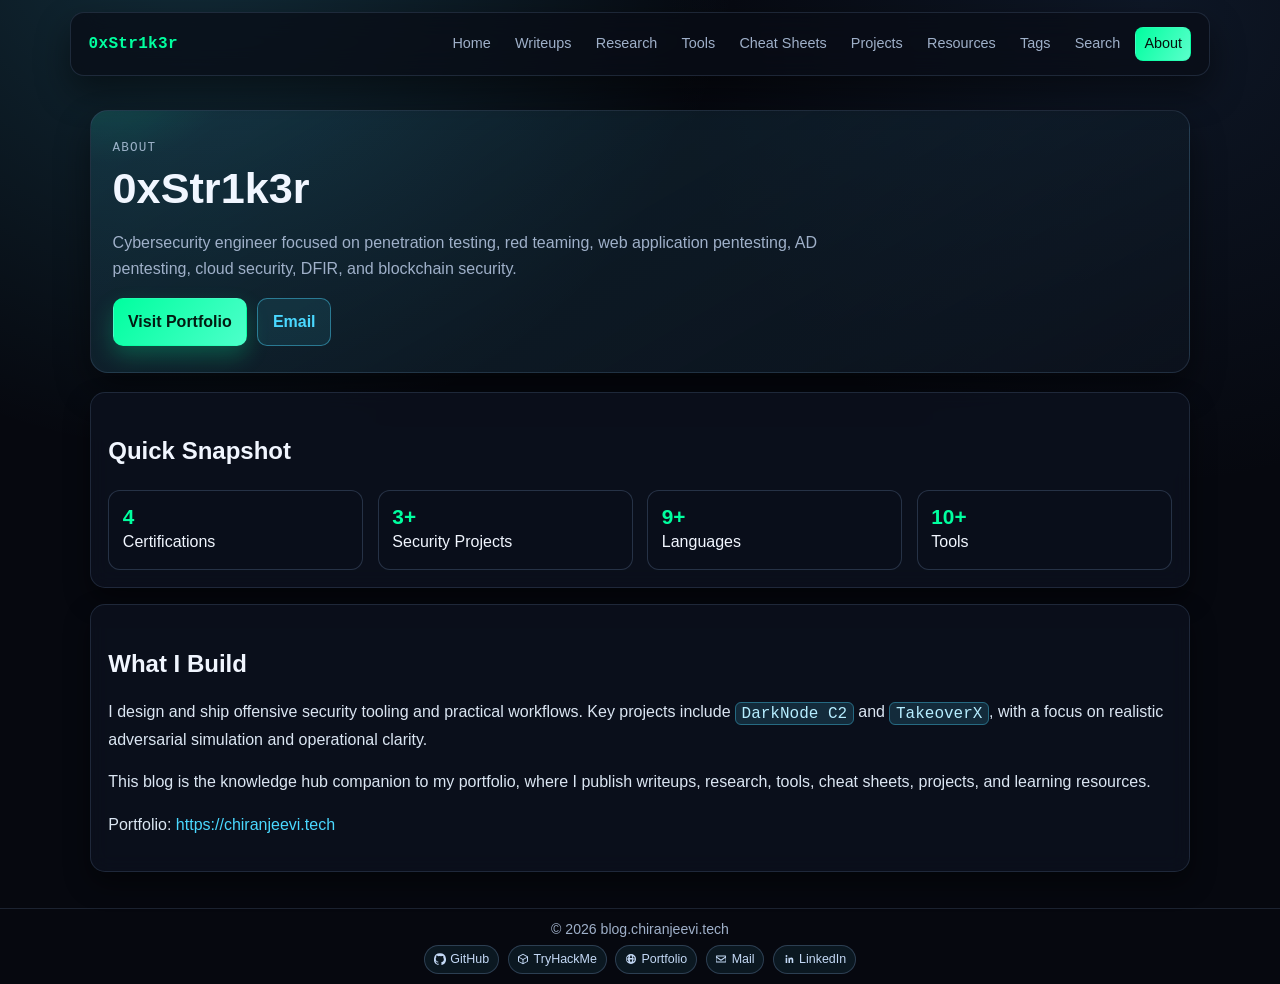
==== assets/html/about.html @ 565ab16e "Website Structure Completed" ====
<!doctype html>
<html lang="en">
  <head>
    <meta charset="UTF-8" />
    <meta name="viewport" content="width=device-width, initial-scale=1.0" />
    <title>About | 0xStr1k3r</title>
    <meta name="description" content="About 0xStr1k3r and the cybersecurity portfolio at chiranjeevi.tech." />
    <link rel="stylesheet" href="../css/styles.css" />
  </head>
  <body data-page="about">
    <header class="site-header">
      <a class="brand" href="../../index.html">0xStr1k3r</a>
      <button id="menu-toggle" class="menu-toggle" aria-label="Toggle menu">Menu</button>
      <nav id="site-nav" class="site-nav">
        <a href="../../index.html">Home</a>
        <a href="./writeups.html">Writeups</a>
        <a href="./research.html">Research</a>
        <a href="./tools.html">Tools</a>
        <a href="./cheatsheets.html">Cheat Sheets</a>
        <a href="./projects.html">Projects</a>
        <a href="./resources.html">Resources</a>
        <a href="./tags.html">Tags</a>
        <a href="./search.html">Search</a>
        <a href="./about.html">About</a>
      </nav>
    </header>

    <main class="container">
      <section class="hero hero-compact">
        <p class="hero-kicker">About</p>
        <h1>0xStr1k3r</h1>
        <p>
          Cybersecurity engineer focused on penetration testing, red teaming, web application
          pentesting, AD pentesting, cloud security, DFIR, and blockchain security.
        </p>
        <div class="about-links">
          <a class="btn btn-primary" href="https://chiranjeevi.tech" target="_blank" rel="noopener noreferrer">Visit Portfolio</a>
          <a class="btn btn-secondary" href="mailto:chiranjeevi@darknode">Email</a>
        </div>
      </section>

      <section class="panel">
        <h2>Quick Snapshot</h2>
        <div class="about-grid">
          <article class="about-stat">
            <strong>4</strong>
            Certifications
          </article>
          <article class="about-stat">
            <strong>3+</strong>
            Security Projects
          </article>
          <article class="about-stat">
            <strong>9+</strong>
            Languages
          </article>
          <article class="about-stat">
            <strong>10+</strong>
            Tools
          </article>
        </div>
      </section>

      <section class="panel prose">
        <h2>What I Build</h2>
        <p>
          I design and ship offensive security tooling and practical workflows. Key projects include
          <code>DarkNode C2</code> and <code>TakeoverX</code>, with a focus on realistic adversarial
          simulation and operational clarity.
        </p>
        <p>
          This blog is the knowledge hub companion to my portfolio, where I publish writeups,
          research, tools, cheat sheets, projects, and learning resources.
        </p>
        <p>
          Portfolio: <a href="https://chiranjeevi.tech" target="_blank" rel="noopener noreferrer">https://chiranjeevi.tech</a>
        </p>
      </section>
    </main>

    <footer class="site-footer">
      <p class="footer-copy">© <span id="year"></span> blog.chiranjeevi.tech</p>
      <div id="footer-links" class="footer-links"></div>
    </footer>

    <script src="../js/site.js"></script>
  </body>
</html>
---- assets/css/styles.css ----
:root {
  --bg: #06080f;
  --panel: rgba(13, 19, 32, 0.72);
  --panel-border: rgba(117, 144, 183, 0.2);
  --text: #f1f6ff;
  --muted: #9fb0c9;
  --primary: #00ff9f;
  --secondary: #4ad8ff;
  --accent: #ff4dd2;
  --shadow: rgba(0, 0, 0, 0.45);
}

*,
*::before,
*::after {
  box-sizing: border-box;
}

html,
body {
  margin: 0;
  padding: 0;
}

body {
  min-height: 100vh;
  background: radial-gradient(circle at 15% -10%, rgba(74, 216, 255, 0.18), transparent 36%),
    radial-gradient(circle at 90% 0%, rgba(46, 84, 132, 0.2), transparent 32%), var(--bg);
  color: var(--text);
  font-family: Inter, "Segoe UI", Roboto, sans-serif;
  line-height: 1.65;
}

a {
  color: var(--secondary);
  text-decoration: none;
  transition: color 160ms ease;
}

a:hover {
  color: var(--primary);
}

.site-header {
  position: sticky;
  top: 0.75rem;
  z-index: 20;
  display: flex;
  align-items: center;
  justify-content: space-between;
  gap: 1rem;
  width: min(1140px, calc(100% - 1.5rem));
  margin: 0.75rem auto 0;
  padding: 0.85rem 1.1rem;
  border: 1px solid var(--panel-border);
  border-radius: 14px;
  backdrop-filter: blur(14px);
  background: rgba(9, 13, 22, 0.74);
  box-shadow: 0 16px 34px var(--shadow);
}

.brand {
  font-family: "JetBrains Mono", "Fira Code", monospace;
  font-size: 1rem;
  font-weight: 700;
  color: var(--primary);
  letter-spacing: 0.02em;
}

.site-nav {
  display: flex;
  flex-wrap: wrap;
  gap: 0.35rem;
}

.site-nav a {
  color: var(--muted);
  font-size: 0.9rem;
  border: 1px solid transparent;
  border-radius: 8px;
  padding: 0.28rem 0.52rem;
}

.site-nav a:hover {
  border-color: rgba(74, 216, 255, 0.28);
  background: rgba(74, 216, 255, 0.08);
}

.site-nav a.active {
  color: #06120d;
  border-color: rgba(0, 255, 159, 0.2);
  background: linear-gradient(120deg, #00ff9f, #5bffcb);
}

.menu-toggle {
  display: none;
  border: 1px solid var(--panel-border);
  background: rgba(16, 23, 37, 0.84);
  color: var(--text);
  border-radius: 8px;
  padding: 0.45rem 0.75rem;
  cursor: pointer;
}

.container {
  max-width: 1140px;
  margin: 0 auto;
  padding: 1.25rem;
}

.hero {
  position: relative;
  overflow: hidden;
  margin: 0.9rem 0 1.2rem;
  padding: 2.25rem 1.5rem;
  border: 1px solid var(--panel-border);
  border-radius: 18px;
  background: linear-gradient(150deg, rgba(74, 216, 255, 0.12), rgba(12, 18, 29, 0.94));
  box-shadow: 0 16px 34px var(--shadow);
}

.hero::before {
  content: "";
  position: absolute;
  inset: -90% auto auto -12%;
  width: 300px;
  height: 300px;
  border-radius: 50%;
  background: radial-gradient(circle, rgba(0, 255, 159, 0.19), transparent 65%);
  animation: float 7s ease-in-out infinite;
}

.hero-compact {
  padding: 1.65rem 1.35rem;
}

.hero h1 {
  margin: 0.3rem 0 0.9rem;
  font-size: clamp(1.75rem, 4vw, 2.7rem);
  line-height: 1.2;
}

.hero p {
  max-width: 760px;
  margin: 0;
  color: var(--muted);
}

.hero-kicker {
  font-family: "JetBrains Mono", "Fira Code", monospace;
  color: var(--primary);
  text-transform: uppercase;
  letter-spacing: 0.09em;
  font-size: 0.79rem;
}

.hero-actions {
  display: flex;
  gap: 0.75rem;
  margin-top: 1.2rem;
  flex-wrap: wrap;
}

.typing-line {
  margin-top: 0.8rem;
  min-height: 1.6rem;
  font-family: "JetBrains Mono", "Fira Code", monospace;
  color: #9feeff;
}

.typing-cursor {
  color: var(--primary);
  animation: blink 900ms steps(1, end) infinite;
}

.skills-wrap {
  display: flex;
  flex-wrap: wrap;
  gap: 0.45rem;
  margin-top: 0.9rem;
}

.skill-chip {
  display: inline-flex;
  align-items: center;
  border: 1px solid rgba(74, 216, 255, 0.36);
  border-radius: 999px;
  padding: 0.22rem 0.6rem;
  font-size: 0.78rem;
  color: #bdefff;
  background: rgba(74, 216, 255, 0.1);
}

.btn {
  display: inline-flex;
  align-items: center;
  justify-content: center;
  border-radius: 10px;
  padding: 0.6rem 0.9rem;
  border: 1px solid transparent;
  font-weight: 600;
  transition: transform 190ms ease, box-shadow 190ms ease, border-color 190ms ease;
}

.btn:hover {
  transform: translateY(-2px);
}

.btn-primary {
  background: linear-gradient(130deg, var(--primary), #4dffca);
  color: #021b12;
  box-shadow: 0 10px 22px rgba(0, 255, 159, 0.24);
}

.btn-primary:visited,
.btn-primary:hover,
.btn-primary:active,
.btn-primary:focus-visible {
  color: #021b12;
}

.btn-secondary {
  border-color: rgba(74, 216, 255, 0.44);
  color: var(--secondary);
  background: rgba(74, 216, 255, 0.09);
}

.btn-secondary:visited,
.btn-secondary:hover,
.btn-secondary:active,
.btn-secondary:focus-visible {
  color: #8ee9ff;
}

.btn-back {
  margin-bottom: 0.55rem;
}

.panel {
  margin: 1rem 0;
  padding: 1.08rem;
  border: 1px solid var(--panel-border);
  border-radius: 15px;
  background: var(--panel);
  backdrop-filter: blur(10px);
  box-shadow: 0 12px 26px var(--shadow);
}

.panel-head {
  display: flex;
  justify-content: space-between;
  align-items: center;
  gap: 1rem;
  margin-bottom: 0.85rem;
}

.panel-head h2 {
  margin: 0;
  font-size: 1.16rem;
}

.card-grid {
  display: grid;
  grid-template-columns: repeat(auto-fill, minmax(250px, 1fr));
  gap: 0.92rem;
}

.card {
  border: 1px solid rgba(117, 144, 183, 0.28);
  border-radius: 13px;
  background: linear-gradient(160deg, rgba(74, 216, 255, 0.08), rgba(14, 20, 33, 0.96));
  padding: 0.95rem;
  transition: transform 220ms ease, border-color 220ms ease, box-shadow 220ms ease;
}

.card:hover {
  transform: translateY(-5px);
  border-color: rgba(74, 216, 255, 0.58);
  box-shadow: 0 18px 28px rgba(0, 0, 0, 0.3);
}

.card-clickable {
  cursor: pointer;
}

.card-clickable:focus-visible {
  outline: 2px solid rgba(0, 255, 159, 0.5);
  outline-offset: 2px;
  border-color: rgba(0, 255, 159, 0.68);
  box-shadow: 0 0 0 3px rgba(0, 255, 159, 0.16);
}

.card h3 {
  margin: 0 0 0.35rem;
  font-size: 1.03rem;
  line-height: 1.35;
}

.card p {
  margin: 0.35rem 0 0.8rem;
  color: var(--muted);
  font-size: 0.93rem;
}

.card-meta {
  display: flex;
  justify-content: space-between;
  gap: 0.6rem;
  align-items: center;
  color: #adbed4;
  font-size: 0.8rem;
}

.tags-wrap {
  display: flex;
  gap: 0.45rem;
  flex-wrap: wrap;
}

.tag {
  display: inline-flex;
  align-items: center;
  border: 1px solid rgba(74, 216, 255, 0.3);
  border-radius: 999px;
  padding: 0.2rem 0.62rem;
  font-size: 0.76rem;
  color: var(--secondary);
  background: rgba(74, 216, 255, 0.12);
}

.empty-state {
  padding: 1rem;
  border: 1px dashed rgba(117, 144, 183, 0.35);
  border-radius: 10px;
  color: var(--muted);
  font-size: 0.94rem;
}

.search-label {
  display: block;
  margin-bottom: 0.45rem;
  color: var(--muted);
}

.search-input {
  width: 100%;
  background: rgba(7, 11, 19, 0.95);
  border: 1px solid rgba(117, 144, 183, 0.36);
  color: var(--text);
  border-radius: 10px;
  padding: 0.72rem 0.86rem;
  margin-bottom: 0.45rem;
}

.search-input:focus {
  outline: 2px solid rgba(0, 255, 159, 0.3);
  border-color: var(--primary);
}

.meta-line {
  margin: 0.2rem 0 0.95rem;
  color: #a5b6cc;
  font-size: 0.9rem;
}

.prose h2,
.prose h3 {
  margin-top: 1.35rem;
  margin-bottom: 0.52rem;
}

.prose p,
.prose li {
  color: #dbe6f3;
}

.prose pre {
  overflow-x: auto;
  margin: 0.9rem 0;
  padding: 0.8rem;
  border-radius: 10px;
  border: 1px solid rgba(117, 144, 183, 0.33);
  background: #090f18;
}

.prose code {
  font-family: "Fira Code", "JetBrains Mono", monospace;
}

.prose pre code {
  color: #bce7ff;
  font-size: 0.88rem;
}

.prose :not(pre) > code {
  background: rgba(74, 216, 255, 0.14);
  border: 1px solid rgba(74, 216, 255, 0.36);
  border-radius: 6px;
  padding: 0.1rem 0.35rem;
  color: #b6edff;
}

.about-grid {
  display: grid;
  gap: 0.9rem;
  grid-template-columns: repeat(auto-fit, minmax(230px, 1fr));
}

.about-stat {
  border: 1px solid rgba(117, 144, 183, 0.28);
  border-radius: 12px;
  padding: 0.85rem;
  background: rgba(10, 16, 28, 0.7);
}

.about-stat strong {
  display: block;
  font-size: 1.3rem;
  color: var(--primary);
  line-height: 1.15;
}

.about-links {
  display: flex;
  flex-wrap: wrap;
  gap: 0.65rem;
  margin-top: 1rem;
}

.site-footer {
  border-top: 1px solid rgba(117, 144, 183, 0.2);
  color: var(--muted);
  font-size: 0.88rem;
  text-align: center;
  padding: 0.65rem 1rem 0.7rem;
}

.footer-copy {
  margin: 0;
  line-height: 1.35;
}

.footer-links {
  margin-top: 0.38rem;
  display: flex;
  justify-content: center;
  flex-wrap: wrap;
  gap: 0.35rem 0.55rem;
}

.footer-link {
  display: inline-flex;
  align-items: center;
  gap: 0.28rem;
  border: 1px solid rgba(117, 144, 183, 0.32);
  border-radius: 999px;
  padding: 0.2rem 0.54rem;
  font-size: 0.78rem;
  color: #c4d9f6;
  background: rgba(74, 216, 255, 0.08);
}

.footer-link:hover {
  border-color: rgba(74, 216, 255, 0.58);
  color: #e8f3ff;
}

.footer-link svg {
  width: 12px;
  height: 12px;
  fill: currentColor;
}

.reveal {
  opacity: 0;
  transform: translateY(16px) scale(0.99);
  transition: opacity 550ms ease, transform 550ms ease;
}

.reveal.is-visible {
  opacity: 1;
  transform: translateY(0) scale(1);
}

@media (max-width: 1080px) {
  .menu-toggle {
    display: inline-block;
  }

  .site-header {
    top: 0.45rem;
    width: calc(100% - 1rem);
  }

  .site-nav {
    position: absolute;
    top: calc(100% + 0.4rem);
    left: 0;
    right: 0;
    display: none;
    flex-direction: column;
    padding: 0.95rem;
    border: 1px solid var(--panel-border);
    border-radius: 12px;
    background: rgba(9, 13, 22, 0.98);
  }

  .site-nav.open {
    display: flex;
  }
}

@media (max-width: 680px) {
  .container {
    padding: 0.85rem;
  }

  .hero {
    padding: 1.5rem 1rem;
  }
}

@media (prefers-reduced-motion: reduce) {
  .hero::before,
  .btn,
  .card,
  .reveal {
    animation: none;
    transition: none;
  }

  .reveal {
    opacity: 1;
    transform: none;
  }
}

@keyframes float {
  0%,
  100% {
    transform: translateY(0);
  }
  50% {
    transform: translateY(16px);
  }
}

@keyframes blink {
  0%,
  49% {
    opacity: 1;
  }
  50%,
  100% {
    opacity: 0;
  }
}
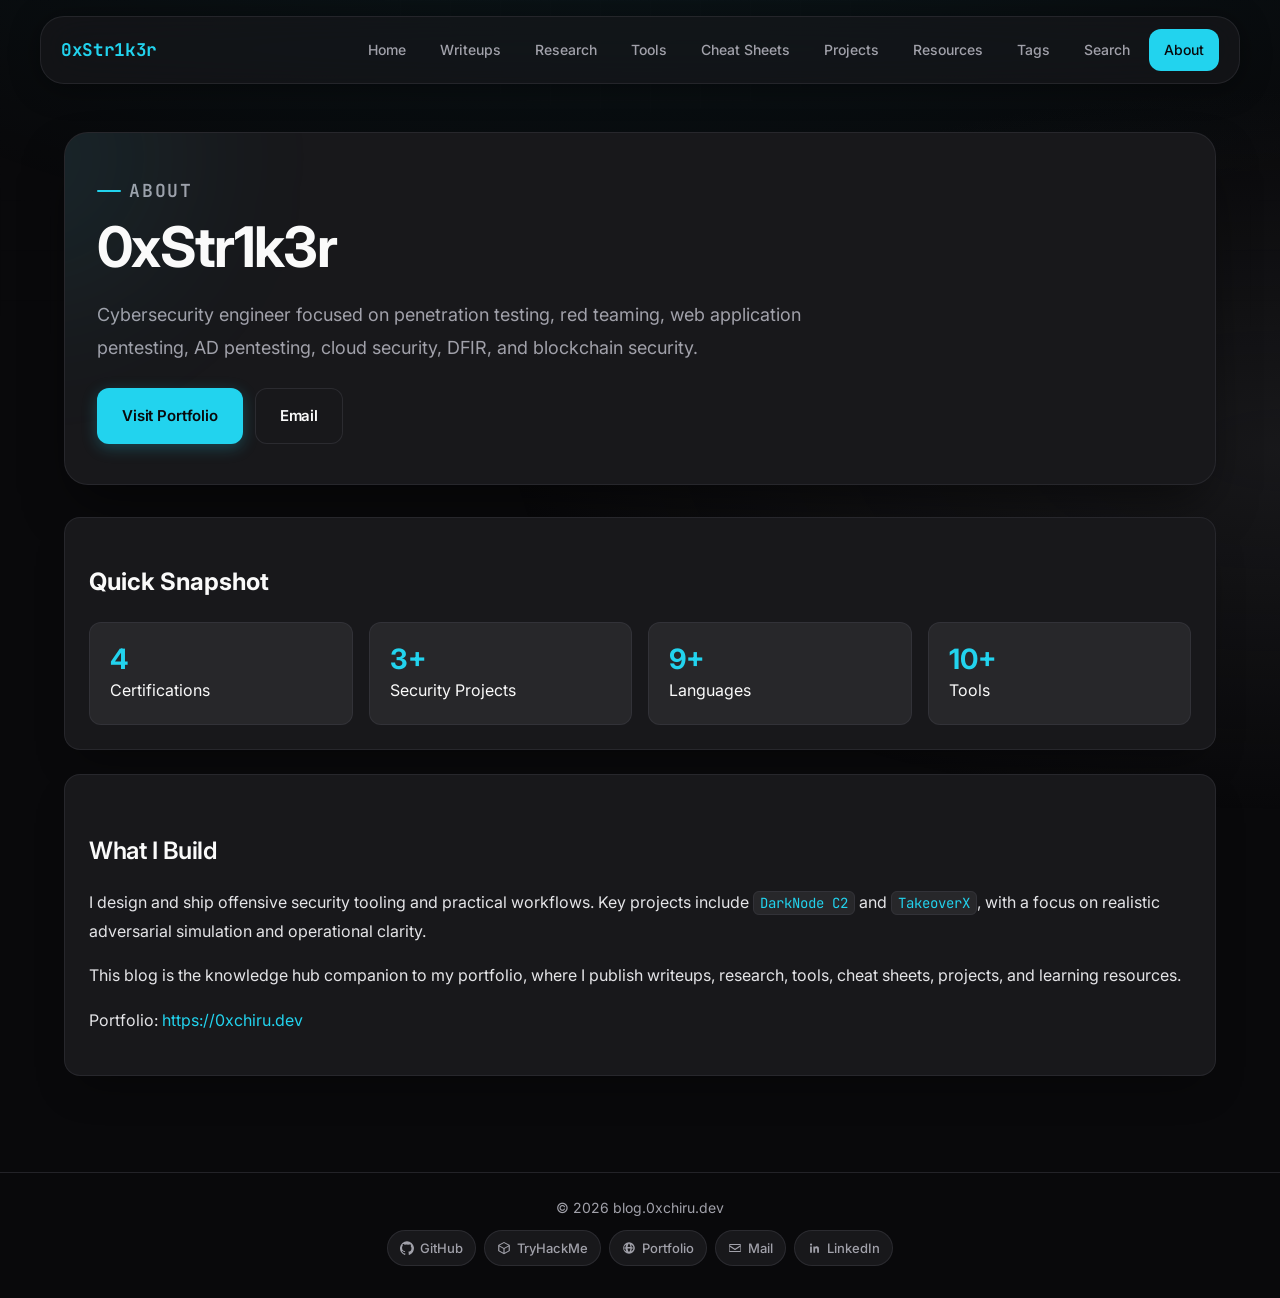
==== commit ec639171: "web address updated" ====
--- a/assets/html/about.html
+++ b/assets/html/about.html
@@ -4,7 +4,7 @@
     <meta charset="UTF-8" />
     <meta name="viewport" content="width=device-width, initial-scale=1.0" />
     <title>About | 0xStr1k3r</title>
-    <meta name="description" content="About 0xStr1k3r and the cybersecurity portfolio at chiranjeevi.tech." />
+    <meta name="description" content="About 0xStr1k3r and the cybersecurity portfolio at 0xchiru.dev." />
     <link rel="stylesheet" href="../css/styles.css" />
   </head>
   <body data-page="about">
@@ -34,7 +34,7 @@
           pentesting, AD pentesting, cloud security, DFIR, and blockchain security.
         </p>
         <div class="about-links">
-          <a class="btn btn-primary" href="https://chiranjeevi.tech" target="_blank" rel="noopener noreferrer">Visit Portfolio</a>
+          <a class="btn btn-primary" href="https://0xchiru.dev" target="_blank" rel="noopener noreferrer">Visit Portfolio</a>
           <a class="btn btn-secondary" href="mailto:chiranjeevi@darknode">Email</a>
         </div>
       </section>
@@ -73,13 +73,13 @@
           research, tools, cheat sheets, projects, and learning resources.
         </p>
         <p>
-          Portfolio: <a href="https://chiranjeevi.tech" target="_blank" rel="noopener noreferrer">https://chiranjeevi.tech</a>
+          Portfolio: <a href="https://0xchiru.dev" target="_blank" rel="noopener noreferrer">https://0xchiru.dev</a>
         </p>
       </section>
     </main>
 
     <footer class="site-footer">
-      <p class="footer-copy">© <span id="year"></span> blog.chiranjeevi.tech</p>
+      <p class="footer-copy">© <span id="year"></span> blog.0xchiru.dev</p>
       <div id="footer-links" class="footer-links"></div>
     </footer>
 
--- a/assets/css/styles.css
+++ b/assets/css/styles.css
@@ -1,13 +1,30 @@
+@import url('https://fonts.googleapis.com/css2?family=Inter:wght@300;400;500;600;700&family=JetBrains+Mono:wght@400;500;600;700&display=swap');
+
 :root {
-  --bg: #06080f;
-  --panel: rgba(13, 19, 32, 0.72);
-  --panel-border: rgba(117, 144, 183, 0.2);
-  --text: #f1f6ff;
-  --muted: #9fb0c9;
-  --primary: #00ff9f;
-  --secondary: #4ad8ff;
-  --accent: #ff4dd2;
-  --shadow: rgba(0, 0, 0, 0.45);
+  --bg: #09090b;
+  --bg-secondary: #18181b;
+  --bg-tertiary: #27272a;
+  --panel: rgba(24, 24, 27, 0.8);
+  --panel-solid: rgba(24, 24, 27, 0.95);
+  --panel-border: rgba(63, 63, 70, 0.5);
+  --panel-border-hover: rgba(82, 82, 91, 0.8);
+  --text: #fafafa;
+  --text-secondary: #e4e4e7;
+  --muted: #a1a1aa;
+  --primary: #22d3ee;
+  --primary-glow: rgba(34, 211, 238, 0.25);
+  --primary-subtle: rgba(34, 211, 238, 0.1);
+  --shadow: rgba(0, 0, 0, 0.6);
+  --glass-bg: rgba(24, 24, 27, 0.7);
+  --glass-border: rgba(63, 63, 70, 0.4);
+  --border-radius-sm: 8px;
+  --border-radius-md: 12px;
+  --border-radius-lg: 16px;
+  --border-radius-xl: 24px;
+  --transition-fast: 150ms cubic-bezier(0.4, 0, 0.2, 1);
+  --transition-base: 250ms cubic-bezier(0.4, 0, 0.2, 1);
+  --transition-slow: 400ms cubic-bezier(0.4, 0, 0.2, 1);
+  --transition-spring: 500ms cubic-bezier(0.34, 1.56, 0.64, 1);
 }
 
 *,
@@ -16,6 +33,10 @@
   box-sizing: border-box;
 }
 
+html {
+  scroll-behavior: smooth;
+}
+
 html,
 body {
   margin: 0;
@@ -24,226 +45,346 @@
 
 body {
   min-height: 100vh;
-  background: radial-gradient(circle at 15% -10%, rgba(74, 216, 255, 0.18), transparent 36%),
-    radial-gradient(circle at 90% 0%, rgba(46, 84, 132, 0.2), transparent 32%), var(--bg);
-  color: var(--text);
-  font-family: Inter, "Segoe UI", Roboto, sans-serif;
-  line-height: 1.65;
+  background: var(--bg);
+  color: var(--text);
+  font-family: 'Inter', -apple-system, BlinkMacSystemFont, "Segoe UI", Roboto, sans-serif;
+  line-height: 1.7;
+  font-weight: 400;
+  -webkit-font-smoothing: antialiased;
+  -moz-osx-font-smoothing: grayscale;
+  overflow-x: hidden;
+}
+
+/* Subtle gradient background */
+body::before {
+  content: "";
+  position: fixed;
+  inset: 0;
+  background: 
+    radial-gradient(ellipse 80% 50% at 50% -20%, rgba(34, 211, 238, 0.08), transparent),
+    radial-gradient(ellipse 60% 40% at 100% 50%, rgba(39, 39, 42, 0.5), transparent);
+  pointer-events: none;
+  z-index: -1;
+}
+
+/* Subtle grid overlay */
+body::after {
+  content: "";
+  position: fixed;
+  inset: 0;
+  background-image: 
+    linear-gradient(rgba(63, 63, 70, 0.03) 1px, transparent 1px),
+    linear-gradient(90deg, rgba(63, 63, 70, 0.03) 1px, transparent 1px);
+  background-size: 50px 50px;
+  mask-image: radial-gradient(ellipse 80% 50% at 50% 0%, black, transparent);
+  pointer-events: none;
+  z-index: -1;
 }
 
 a {
-  color: var(--secondary);
+  color: var(--primary);
   text-decoration: none;
-  transition: color 160ms ease;
+  transition: color var(--transition-fast), opacity var(--transition-fast);
 }
 
 a:hover {
-  color: var(--primary);
-}
-
+  color: var(--text);
+}
+
+/* =============== HEADER / NAVIGATION =============== */
 .site-header {
   position: sticky;
-  top: 0.75rem;
-  z-index: 20;
+  top: 1rem;
+  z-index: 100;
   display: flex;
   align-items: center;
   justify-content: space-between;
-  gap: 1rem;
-  width: min(1140px, calc(100% - 1.5rem));
-  margin: 0.75rem auto 0;
-  padding: 0.85rem 1.1rem;
-  border: 1px solid var(--panel-border);
-  border-radius: 14px;
-  backdrop-filter: blur(14px);
-  background: rgba(9, 13, 22, 0.74);
-  box-shadow: 0 16px 34px var(--shadow);
+  gap: 1.5rem;
+  width: min(1200px, calc(100% - 2rem));
+  margin: 1rem auto 0;
+  padding: 0.75rem 1.25rem;
+  border: 1px solid var(--glass-border);
+  border-radius: var(--border-radius-xl);
+  backdrop-filter: blur(20px) saturate(180%);
+  -webkit-backdrop-filter: blur(20px) saturate(180%);
+  background: var(--glass-bg);
+  box-shadow: 0 4px 30px rgba(0, 0, 0, 0.4);
+  transition: all var(--transition-base);
+}
+
+.site-header:hover {
+  border-color: var(--panel-border-hover);
 }
 
 .brand {
-  font-family: "JetBrains Mono", "Fira Code", monospace;
-  font-size: 1rem;
+  font-family: 'JetBrains Mono', 'Fira Code', monospace;
+  font-size: 1.1rem;
   font-weight: 700;
   color: var(--primary);
-  letter-spacing: 0.02em;
+  letter-spacing: -0.02em;
+  transition: opacity var(--transition-fast);
+}
+
+.brand:hover {
+  opacity: 0.8;
 }
 
 .site-nav {
   display: flex;
   flex-wrap: wrap;
-  gap: 0.35rem;
+  gap: 0.25rem;
 }
 
 .site-nav a {
-  color: var(--muted);
-  font-size: 0.9rem;
+  position: relative;
+  color: var(--muted);
+  font-size: 0.875rem;
+  font-weight: 500;
   border: 1px solid transparent;
-  border-radius: 8px;
-  padding: 0.28rem 0.52rem;
+  border-radius: var(--border-radius-md);
+  padding: 0.5rem 0.875rem;
+  transition: all var(--transition-fast);
 }
 
 .site-nav a:hover {
-  border-color: rgba(74, 216, 255, 0.28);
-  background: rgba(74, 216, 255, 0.08);
+  color: var(--text);
+  background: var(--bg-tertiary);
 }
 
 .site-nav a.active {
-  color: #06120d;
-  border-color: rgba(0, 255, 159, 0.2);
-  background: linear-gradient(120deg, #00ff9f, #5bffcb);
+  color: var(--bg);
+  background: var(--primary);
 }
 
 .menu-toggle {
   display: none;
-  border: 1px solid var(--panel-border);
-  background: rgba(16, 23, 37, 0.84);
-  color: var(--text);
-  border-radius: 8px;
-  padding: 0.45rem 0.75rem;
+  align-items: center;
+  justify-content: center;
+  gap: 0.5rem;
+  border: 1px solid var(--glass-border);
+  background: var(--bg-secondary);
+  color: var(--text);
+  border-radius: var(--border-radius-md);
+  padding: 0.625rem 1rem;
+  font-weight: 500;
   cursor: pointer;
-}
-
+  transition: all var(--transition-fast);
+}
+
+.menu-toggle:hover {
+  background: var(--bg-tertiary);
+  border-color: var(--panel-border-hover);
+}
+
+/* =============== CONTAINER =============== */
 .container {
-  max-width: 1140px;
+  max-width: 1200px;
   margin: 0 auto;
-  padding: 1.25rem;
-}
-
+  padding: 1.5rem;
+}
+
+/* =============== HERO SECTION =============== */
 .hero {
   position: relative;
   overflow: hidden;
-  margin: 0.9rem 0 1.2rem;
-  padding: 2.25rem 1.5rem;
-  border: 1px solid var(--panel-border);
-  border-radius: 18px;
-  background: linear-gradient(150deg, rgba(74, 216, 255, 0.12), rgba(12, 18, 29, 0.94));
-  box-shadow: 0 16px 34px var(--shadow);
-}
-
+  margin: 1.5rem 0 2rem;
+  padding: 4rem 2.5rem;
+  border: 1px solid var(--glass-border);
+  border-radius: var(--border-radius-xl);
+  background: var(--bg-secondary);
+  box-shadow: 0 25px 50px -12px rgba(0, 0, 0, 0.5);
+}
+
+/* Subtle glow effect */
 .hero::before {
   content: "";
   position: absolute;
-  inset: -90% auto auto -12%;
-  width: 300px;
-  height: 300px;
+  top: -50%;
+  left: -20%;
+  width: 400px;
+  height: 400px;
   border-radius: 50%;
-  background: radial-gradient(circle, rgba(0, 255, 159, 0.19), transparent 65%);
-  animation: float 7s ease-in-out infinite;
+  background: radial-gradient(circle, var(--primary-glow), transparent 70%);
+  filter: blur(80px);
+  opacity: 0.5;
+  pointer-events: none;
 }
 
 .hero-compact {
-  padding: 1.65rem 1.35rem;
+  padding: 2.5rem 2rem;
 }
 
 .hero h1 {
-  margin: 0.3rem 0 0.9rem;
-  font-size: clamp(1.75rem, 4vw, 2.7rem);
-  line-height: 1.2;
+  position: relative;
+  margin: 0.5rem 0 1.25rem;
+  font-size: clamp(2rem, 5vw, 3.5rem);
+  font-weight: 700;
+  line-height: 1.15;
+  letter-spacing: -0.03em;
+  color: var(--text);
 }
 
 .hero p {
-  max-width: 760px;
+  max-width: 720px;
   margin: 0;
   color: var(--muted);
+  font-size: 1.125rem;
+  line-height: 1.8;
 }
 
 .hero-kicker {
-  font-family: "JetBrains Mono", "Fira Code", monospace;
-  color: var(--primary);
+  display: inline-flex;
+  align-items: center;
+  gap: 0.5rem;
+  font-family: 'JetBrains Mono', 'Fira Code', monospace;
+  font-size: 0.875rem;
+  font-weight: 600;
+  letter-spacing: 0.1em;
   text-transform: uppercase;
-  letter-spacing: 0.09em;
-  font-size: 0.79rem;
+  color: var(--primary);
+}
+
+.hero-kicker::before {
+  content: "";
+  width: 24px;
+  height: 2px;
+  background: var(--primary);
+  border-radius: 2px;
 }
 
 .hero-actions {
   display: flex;
-  gap: 0.75rem;
-  margin-top: 1.2rem;
+  gap: 1rem;
+  margin-top: 2rem;
   flex-wrap: wrap;
 }
 
+/* Typing animation line */
 .typing-line {
-  margin-top: 0.8rem;
-  min-height: 1.6rem;
-  font-family: "JetBrains Mono", "Fira Code", monospace;
-  color: #9feeff;
+  margin-top: 1.25rem;
+  min-height: 1.75rem;
+  font-family: 'JetBrains Mono', 'Fira Code', monospace;
+  font-size: 1rem;
+  color: var(--primary);
 }
 
 .typing-cursor {
-  color: var(--primary);
-  animation: blink 900ms steps(1, end) infinite;
-}
-
+  display: inline-block;
+  width: 2px;
+  height: 1.2em;
+  margin-left: 2px;
+  background: var(--primary);
+  animation: cursor-blink 1s steps(1) infinite;
+  vertical-align: text-bottom;
+}
+
+/* Skills chips */
 .skills-wrap {
   display: flex;
   flex-wrap: wrap;
-  gap: 0.45rem;
-  margin-top: 0.9rem;
+  gap: 0.625rem;
+  margin-top: 1.5rem;
 }
 
 .skill-chip {
   display: inline-flex;
   align-items: center;
-  border: 1px solid rgba(74, 216, 255, 0.36);
+  gap: 0.375rem;
+  border: 1px solid var(--panel-border);
   border-radius: 999px;
-  padding: 0.22rem 0.6rem;
-  font-size: 0.78rem;
-  color: #bdefff;
-  background: rgba(74, 216, 255, 0.1);
-}
-
+  padding: 0.375rem 0.875rem;
+  font-size: 0.8125rem;
+  font-weight: 500;
+  color: var(--muted);
+  background: var(--bg-tertiary);
+  transition: all var(--transition-fast);
+  cursor: default;
+}
+
+.skill-chip:hover {
+  border-color: var(--primary);
+  color: var(--primary);
+  background: var(--primary-subtle);
+}
+
+/* =============== BUTTONS =============== */
 .btn {
+  position: relative;
   display: inline-flex;
   align-items: center;
   justify-content: center;
-  border-radius: 10px;
-  padding: 0.6rem 0.9rem;
+  gap: 0.5rem;
+  border-radius: var(--border-radius-md);
+  padding: 0.875rem 1.5rem;
   border: 1px solid transparent;
   font-weight: 600;
-  transition: transform 190ms ease, box-shadow 190ms ease, border-color 190ms ease;
+  font-size: 0.9375rem;
+  letter-spacing: -0.01em;
+  cursor: pointer;
+  transition: all var(--transition-base);
 }
 
 .btn:hover {
   transform: translateY(-2px);
 }
 
+.btn:active {
+  transform: translateY(0);
+}
+
 .btn-primary {
-  background: linear-gradient(130deg, var(--primary), #4dffca);
-  color: #021b12;
-  box-shadow: 0 10px 22px rgba(0, 255, 159, 0.24);
+  background: var(--primary);
+  color: var(--bg);
+  box-shadow: 0 4px 15px var(--primary-glow);
+}
+
+.btn-primary:hover {
+  box-shadow: 0 8px 25px var(--primary-glow);
 }
 
 .btn-primary:visited,
 .btn-primary:hover,
 .btn-primary:active,
 .btn-primary:focus-visible {
-  color: #021b12;
+  color: var(--bg);
 }
 
 .btn-secondary {
-  border-color: rgba(74, 216, 255, 0.44);
-  color: var(--secondary);
-  background: rgba(74, 216, 255, 0.09);
+  border-color: var(--panel-border);
+  color: var(--text);
+  background: var(--bg-secondary);
+}
+
+.btn-secondary:hover {
+  border-color: var(--panel-border-hover);
+  background: var(--bg-tertiary);
 }
 
 .btn-secondary:visited,
 .btn-secondary:hover,
 .btn-secondary:active,
 .btn-secondary:focus-visible {
-  color: #8ee9ff;
+  color: var(--text);
 }
 
 .btn-back {
-  margin-bottom: 0.55rem;
-}
-
+  margin-bottom: 1rem;
+}
+
+/* =============== PANELS =============== */
 .panel {
-  margin: 1rem 0;
-  padding: 1.08rem;
-  border: 1px solid var(--panel-border);
-  border-radius: 15px;
-  background: var(--panel);
-  backdrop-filter: blur(10px);
-  box-shadow: 0 12px 26px var(--shadow);
+  position: relative;
+  margin: 1.5rem 0;
+  padding: 1.5rem;
+  border: 1px solid var(--glass-border);
+  border-radius: var(--border-radius-lg);
+  background: var(--bg-secondary);
+  box-shadow: 0 20px 40px -15px rgba(0, 0, 0, 0.4);
+  transition: all var(--transition-base);
+}
+
+.panel:hover {
+  border-color: var(--panel-border-hover);
 }
 
 .panel-head {
@@ -251,32 +392,48 @@
   justify-content: space-between;
   align-items: center;
   gap: 1rem;
-  margin-bottom: 0.85rem;
+  margin-bottom: 1.25rem;
 }
 
 .panel-head h2 {
   margin: 0;
-  font-size: 1.16rem;
-}
-
+  font-size: 1.25rem;
+  font-weight: 600;
+  letter-spacing: -0.02em;
+}
+
+.panel-head a {
+  font-size: 0.875rem;
+  font-weight: 500;
+  color: var(--muted);
+  transition: color var(--transition-fast);
+}
+
+.panel-head a:hover {
+  color: var(--primary);
+}
+
+/* =============== CARD GRID =============== */
 .card-grid {
   display: grid;
-  grid-template-columns: repeat(auto-fill, minmax(250px, 1fr));
-  gap: 0.92rem;
-}
-
+  grid-template-columns: repeat(auto-fill, minmax(280px, 1fr));
+  gap: 1.25rem;
+}
+
+/* =============== CARDS =============== */
 .card {
-  border: 1px solid rgba(117, 144, 183, 0.28);
-  border-radius: 13px;
-  background: linear-gradient(160deg, rgba(74, 216, 255, 0.08), rgba(14, 20, 33, 0.96));
-  padding: 0.95rem;
-  transition: transform 220ms ease, border-color 220ms ease, box-shadow 220ms ease;
+  position: relative;
+  border: 1px solid var(--glass-border);
+  border-radius: var(--border-radius-lg);
+  background: var(--bg-tertiary);
+  padding: 1.25rem;
+  transition: all var(--transition-base);
 }
 
 .card:hover {
-  transform: translateY(-5px);
-  border-color: rgba(74, 216, 255, 0.58);
-  box-shadow: 0 18px 28px rgba(0, 0, 0, 0.3);
+  transform: translateY(-4px);
+  border-color: var(--panel-border-hover);
+  box-shadow: 0 20px 40px -15px rgba(0, 0, 0, 0.5);
 }
 
 .card-clickable {
@@ -284,249 +441,346 @@
 }
 
 .card-clickable:focus-visible {
-  outline: 2px solid rgba(0, 255, 159, 0.5);
+  outline: 2px solid var(--primary);
   outline-offset: 2px;
-  border-color: rgba(0, 255, 159, 0.68);
-  box-shadow: 0 0 0 3px rgba(0, 255, 159, 0.16);
 }
 
 .card h3 {
-  margin: 0 0 0.35rem;
-  font-size: 1.03rem;
-  line-height: 1.35;
+  margin: 0 0 0.5rem;
+  font-size: 1.0625rem;
+  font-weight: 600;
+  line-height: 1.4;
+  letter-spacing: -0.01em;
+  color: var(--text);
+  transition: color var(--transition-fast);
+}
+
+.card:hover h3 {
+  color: var(--primary);
 }
 
 .card p {
-  margin: 0.35rem 0 0.8rem;
-  color: var(--muted);
-  font-size: 0.93rem;
+  margin: 0.5rem 0 1rem;
+  color: var(--muted);
+  font-size: 0.9375rem;
+  line-height: 1.6;
 }
 
 .card-meta {
   display: flex;
   justify-content: space-between;
-  gap: 0.6rem;
+  gap: 0.75rem;
   align-items: center;
-  color: #adbed4;
-  font-size: 0.8rem;
-}
-
+  color: var(--muted);
+  font-size: 0.8125rem;
+}
+
+/* =============== TAGS =============== */
 .tags-wrap {
   display: flex;
-  gap: 0.45rem;
+  gap: 0.5rem;
   flex-wrap: wrap;
 }
 
 .tag {
   display: inline-flex;
   align-items: center;
-  border: 1px solid rgba(74, 216, 255, 0.3);
+  border: 1px solid var(--panel-border);
   border-radius: 999px;
-  padding: 0.2rem 0.62rem;
-  font-size: 0.76rem;
-  color: var(--secondary);
-  background: rgba(74, 216, 255, 0.12);
-}
-
+  padding: 0.25rem 0.75rem;
+  font-size: 0.75rem;
+  font-weight: 500;
+  color: var(--muted);
+  background: var(--bg-tertiary);
+  transition: all var(--transition-fast);
+}
+
+.tag:hover {
+  border-color: var(--primary);
+  color: var(--primary);
+}
+
+/* =============== EMPTY STATE =============== */
 .empty-state {
-  padding: 1rem;
-  border: 1px dashed rgba(117, 144, 183, 0.35);
-  border-radius: 10px;
-  color: var(--muted);
-  font-size: 0.94rem;
-}
-
+  padding: 2rem;
+  border: 1px dashed var(--panel-border);
+  border-radius: var(--border-radius-md);
+  color: var(--muted);
+  font-size: 0.9375rem;
+  text-align: center;
+}
+
+/* =============== SEARCH =============== */
 .search-label {
   display: block;
-  margin-bottom: 0.45rem;
-  color: var(--muted);
+  margin-bottom: 0.625rem;
+  color: var(--muted);
+  font-weight: 500;
 }
 
 .search-input {
   width: 100%;
-  background: rgba(7, 11, 19, 0.95);
-  border: 1px solid rgba(117, 144, 183, 0.36);
-  color: var(--text);
-  border-radius: 10px;
-  padding: 0.72rem 0.86rem;
-  margin-bottom: 0.45rem;
+  background: var(--bg);
+  border: 1px solid var(--panel-border);
+  color: var(--text);
+  border-radius: var(--border-radius-md);
+  padding: 0.875rem 1rem;
+  font-size: 1rem;
+  margin-bottom: 0.5rem;
+  transition: all var(--transition-fast);
+}
+
+.search-input::placeholder {
+  color: var(--muted);
+  opacity: 0.7;
 }
 
 .search-input:focus {
-  outline: 2px solid rgba(0, 255, 159, 0.3);
+  outline: none;
   border-color: var(--primary);
-}
-
+  box-shadow: 0 0 0 3px var(--primary-subtle);
+}
+
+/* =============== META LINE =============== */
 .meta-line {
-  margin: 0.2rem 0 0.95rem;
-  color: #a5b6cc;
-  font-size: 0.9rem;
-}
-
+  margin: 0.25rem 0 1.25rem;
+  color: var(--muted);
+  font-size: 0.9375rem;
+}
+
+/* =============== PROSE / CONTENT =============== */
 .prose h2,
 .prose h3 {
-  margin-top: 1.35rem;
-  margin-bottom: 0.52rem;
+  margin-top: 2rem;
+  margin-bottom: 0.75rem;
+  font-weight: 600;
+  letter-spacing: -0.02em;
+}
+
+.prose h2 {
+  font-size: 1.5rem;
+}
+
+.prose h3 {
+  font-size: 1.25rem;
 }
 
 .prose p,
 .prose li {
-  color: #dbe6f3;
+  color: var(--text-secondary);
+  line-height: 1.8;
 }
 
 .prose pre {
   overflow-x: auto;
-  margin: 0.9rem 0;
-  padding: 0.8rem;
-  border-radius: 10px;
-  border: 1px solid rgba(117, 144, 183, 0.33);
-  background: #090f18;
+  margin: 1.25rem 0;
+  padding: 1.25rem;
+  border-radius: var(--border-radius-md);
+  border: 1px solid var(--panel-border);
+  background: var(--bg);
 }
 
 .prose code {
-  font-family: "Fira Code", "JetBrains Mono", monospace;
+  font-family: 'JetBrains Mono', 'Fira Code', monospace;
 }
 
 .prose pre code {
-  color: #bce7ff;
-  font-size: 0.88rem;
+  color: var(--primary);
+  font-size: 0.875rem;
+  line-height: 1.7;
 }
 
 .prose :not(pre) > code {
-  background: rgba(74, 216, 255, 0.14);
-  border: 1px solid rgba(74, 216, 255, 0.36);
+  background: var(--bg-tertiary);
+  border: 1px solid var(--panel-border);
   border-radius: 6px;
-  padding: 0.1rem 0.35rem;
-  color: #b6edff;
-}
-
+  padding: 0.125rem 0.375rem;
+  color: var(--primary);
+  font-size: 0.875em;
+}
+
+/* =============== ABOUT SECTION =============== */
 .about-grid {
   display: grid;
-  gap: 0.9rem;
-  grid-template-columns: repeat(auto-fit, minmax(230px, 1fr));
+  gap: 1rem;
+  grid-template-columns: repeat(auto-fit, minmax(250px, 1fr));
 }
 
 .about-stat {
-  border: 1px solid rgba(117, 144, 183, 0.28);
-  border-radius: 12px;
-  padding: 0.85rem;
-  background: rgba(10, 16, 28, 0.7);
+  border: 1px solid var(--panel-border);
+  border-radius: var(--border-radius-md);
+  padding: 1.25rem;
+  background: var(--bg-tertiary);
+  transition: all var(--transition-base);
+}
+
+.about-stat:hover {
+  border-color: var(--panel-border-hover);
+  transform: translateY(-2px);
 }
 
 .about-stat strong {
   display: block;
-  font-size: 1.3rem;
-  color: var(--primary);
-  line-height: 1.15;
+  font-size: 1.75rem;
+  font-weight: 700;
+  color: var(--primary);
+  line-height: 1.2;
 }
 
 .about-links {
   display: flex;
   flex-wrap: wrap;
-  gap: 0.65rem;
-  margin-top: 1rem;
-}
-
+  gap: 0.75rem;
+  margin-top: 1.5rem;
+}
+
+/* =============== FOOTER =============== */
 .site-footer {
-  border-top: 1px solid rgba(117, 144, 183, 0.2);
-  color: var(--muted);
-  font-size: 0.88rem;
+  position: relative;
+  margin-top: 3rem;
+  border-top: 1px solid var(--panel-border);
+  color: var(--muted);
+  font-size: 0.875rem;
   text-align: center;
-  padding: 0.65rem 1rem 0.7rem;
+  padding: 1.5rem 1rem 2rem;
 }
 
 .footer-copy {
   margin: 0;
-  line-height: 1.35;
+  line-height: 1.5;
 }
 
 .footer-links {
-  margin-top: 0.38rem;
+  margin-top: 0.75rem;
   display: flex;
   justify-content: center;
   flex-wrap: wrap;
-  gap: 0.35rem 0.55rem;
+  gap: 0.5rem;
 }
 
 .footer-link {
   display: inline-flex;
   align-items: center;
-  gap: 0.28rem;
-  border: 1px solid rgba(117, 144, 183, 0.32);
+  gap: 0.375rem;
+  border: 1px solid var(--panel-border);
   border-radius: 999px;
-  padding: 0.2rem 0.54rem;
-  font-size: 0.78rem;
-  color: #c4d9f6;
-  background: rgba(74, 216, 255, 0.08);
+  padding: 0.375rem 0.75rem;
+  font-size: 0.8125rem;
+  font-weight: 500;
+  color: var(--muted);
+  background: var(--bg-secondary);
+  transition: all var(--transition-fast);
 }
 
 .footer-link:hover {
-  border-color: rgba(74, 216, 255, 0.58);
-  color: #e8f3ff;
+  border-color: var(--primary);
+  color: var(--primary);
 }
 
 .footer-link svg {
-  width: 12px;
-  height: 12px;
+  width: 14px;
+  height: 14px;
   fill: currentColor;
 }
 
+/* =============== REVEAL ANIMATIONS =============== */
 .reveal {
   opacity: 0;
-  transform: translateY(16px) scale(0.99);
-  transition: opacity 550ms ease, transform 550ms ease;
+  transform: translateY(20px);
+  transition: 
+    opacity 500ms cubic-bezier(0.16, 1, 0.3, 1),
+    transform 500ms cubic-bezier(0.16, 1, 0.3, 1);
 }
 
 .reveal.is-visible {
   opacity: 1;
-  transform: translateY(0) scale(1);
-}
-
+  transform: translateY(0);
+}
+
+/* Staggered card animations */
+.card-grid .card:nth-child(1) { transition-delay: 0ms; }
+.card-grid .card:nth-child(2) { transition-delay: 50ms; }
+.card-grid .card:nth-child(3) { transition-delay: 100ms; }
+.card-grid .card:nth-child(4) { transition-delay: 150ms; }
+.card-grid .card:nth-child(5) { transition-delay: 200ms; }
+.card-grid .card:nth-child(6) { transition-delay: 250ms; }
+
+/* =============== MOBILE RESPONSIVE =============== */
 @media (max-width: 1080px) {
   .menu-toggle {
-    display: inline-block;
+    display: inline-flex;
   }
 
   .site-header {
-    top: 0.45rem;
+    top: 0.5rem;
     width: calc(100% - 1rem);
+    padding: 0.625rem 1rem;
   }
 
   .site-nav {
     position: absolute;
-    top: calc(100% + 0.4rem);
+    top: calc(100% + 0.5rem);
     left: 0;
     right: 0;
     display: none;
     flex-direction: column;
-    padding: 0.95rem;
+    padding: 1rem;
     border: 1px solid var(--panel-border);
-    border-radius: 12px;
-    background: rgba(9, 13, 22, 0.98);
+    border-radius: var(--border-radius-lg);
+    background: var(--panel-solid);
+    box-shadow: 0 20px 40px rgba(0, 0, 0, 0.5);
   }
 
   .site-nav.open {
     display: flex;
+    animation: slideDown 250ms cubic-bezier(0.16, 1, 0.3, 1);
+  }
+
+  .site-nav a {
+    padding: 0.75rem 1rem;
   }
 }
 
 @media (max-width: 680px) {
   .container {
-    padding: 0.85rem;
+    padding: 1rem;
   }
 
   .hero {
-    padding: 1.5rem 1rem;
-  }
-}
-
+    padding: 2.5rem 1.5rem;
+    margin: 1rem 0;
+  }
+
+  .hero h1 {
+    font-size: 1.75rem;
+  }
+
+  .hero p {
+    font-size: 1rem;
+  }
+
+  .card-grid {
+    grid-template-columns: 1fr;
+  }
+
+  .btn {
+    width: 100%;
+    justify-content: center;
+  }
+
+  .hero-actions {
+    flex-direction: column;
+  }
+}
+
+/* =============== REDUCED MOTION =============== */
 @media (prefers-reduced-motion: reduce) {
-  .hero::before,
-  .btn,
-  .card,
-  .reveal {
-    animation: none;
-    transition: none;
+  *,
+  *::before,
+  *::after {
+    animation-duration: 0.01ms !important;
+    animation-iteration-count: 1 !important;
+    transition-duration: 0.01ms !important;
   }
 
   .reveal {
@@ -535,23 +789,66 @@
   }
 }
 
-@keyframes float {
-  0%,
-  100% {
+/* =============== KEYFRAME ANIMATIONS =============== */
+@keyframes cursor-blink {
+  0%, 50% {
+    opacity: 1;
+  }
+  51%, 100% {
+    opacity: 0;
+  }
+}
+
+@keyframes slideDown {
+  from {
+    opacity: 0;
+    transform: translateY(-10px);
+  }
+  to {
+    opacity: 1;
     transform: translateY(0);
   }
-  50% {
-    transform: translateY(16px);
-  }
-}
-
-@keyframes blink {
-  0%,
-  49% {
-    opacity: 1;
-  }
-  50%,
-  100% {
-    opacity: 0;
-  }
-}
+}
+
+/* =============== SELECTION STYLING =============== */
+::selection {
+  background: var(--primary-subtle);
+  color: var(--text);
+}
+
+::-moz-selection {
+  background: var(--primary-subtle);
+  color: var(--text);
+}
+
+/* =============== SCROLLBAR STYLING =============== */
+::-webkit-scrollbar {
+  width: 10px;
+  height: 10px;
+}
+
+::-webkit-scrollbar-track {
+  background: var(--bg);
+}
+
+::-webkit-scrollbar-thumb {
+  background: var(--bg-tertiary);
+  border-radius: 5px;
+  border: 2px solid var(--bg);
+}
+
+::-webkit-scrollbar-thumb:hover {
+  background: var(--muted);
+}
+
+/* Firefox scrollbar */
+* {
+  scrollbar-width: thin;
+  scrollbar-color: var(--bg-tertiary) var(--bg);
+}
+
+/* =============== FOCUS STYLES =============== */
+:focus-visible {
+  outline: 2px solid var(--primary);
+  outline-offset: 2px;
+}
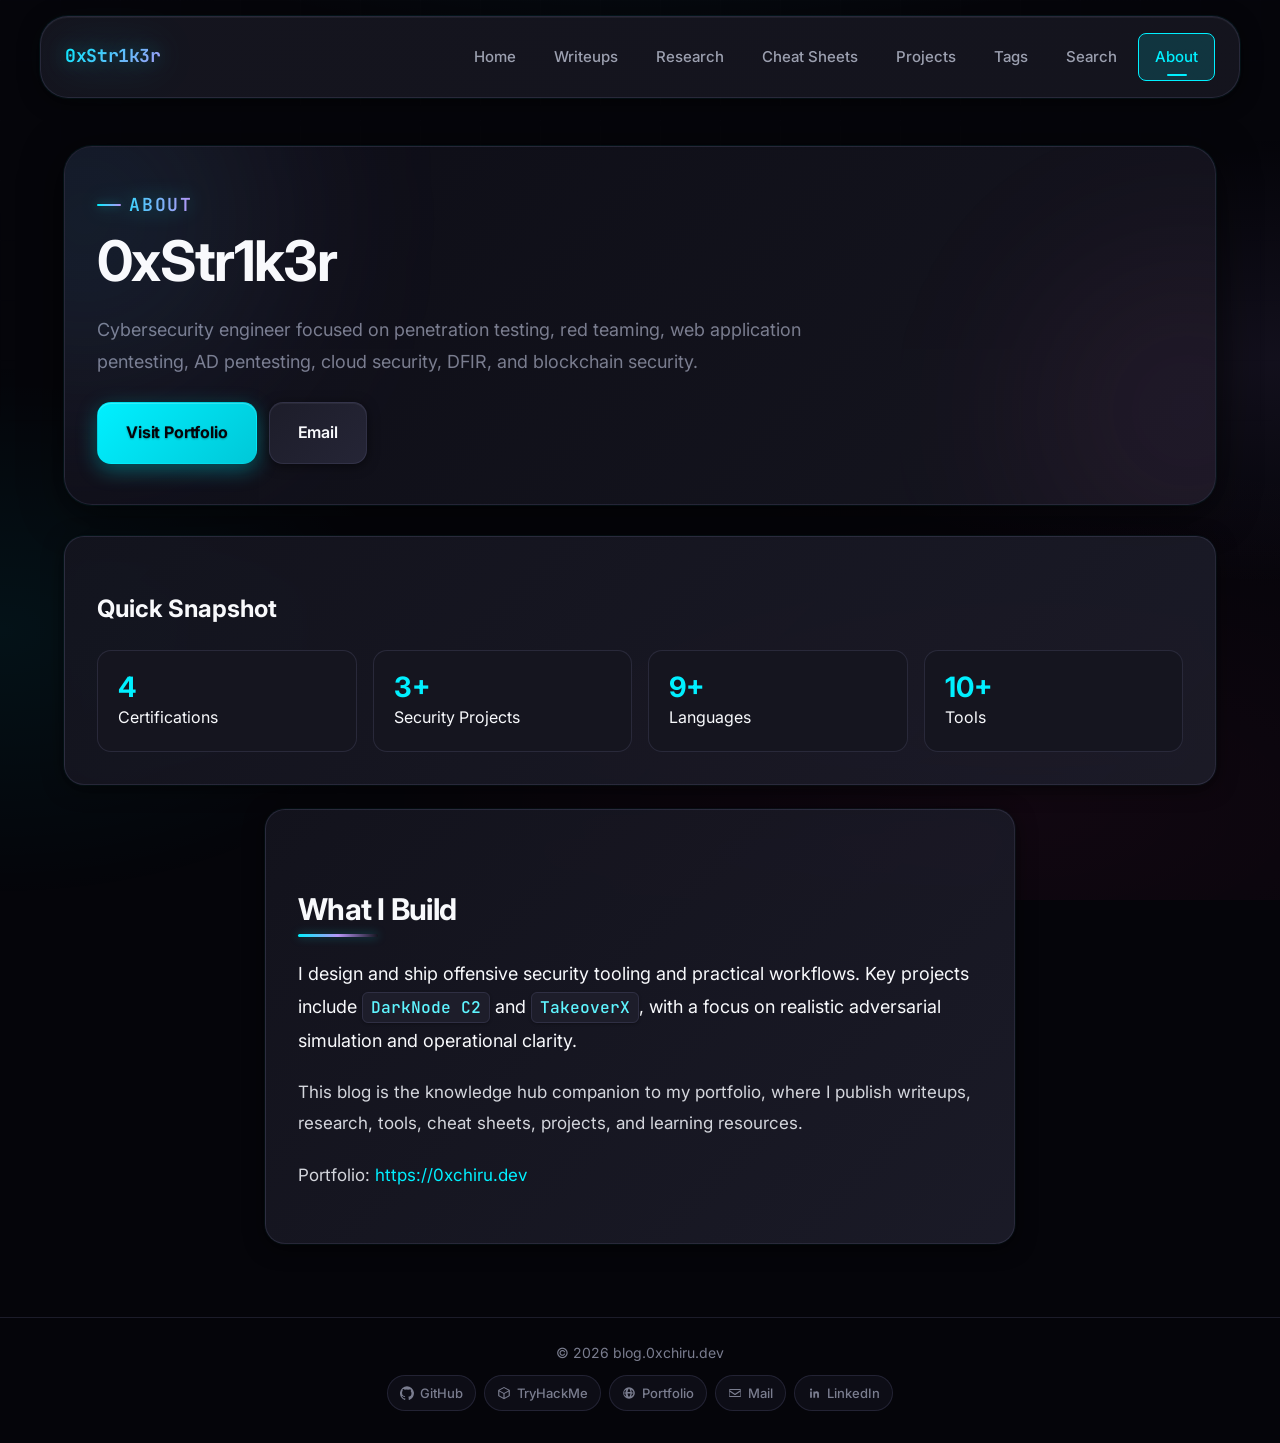
==== commit 518cd380: "SEO Added" ====
--- a/assets/html/about.html
+++ b/assets/html/about.html
@@ -3,8 +3,42 @@
   <head>
     <meta charset="UTF-8" />
     <meta name="viewport" content="width=device-width, initial-scale=1.0" />
-    <title>About | 0xStr1k3r</title>
-    <meta name="description" content="About 0xStr1k3r and the cybersecurity portfolio at 0xchiru.dev." />
+    <meta http-equiv="X-UA-Compatible" content="IE=edge" />
+    
+    <!-- Primary Meta Tags -->
+    <title>About | 0xStr1k3r - Cybersecurity Professional</title>
+    <meta name="title" content="About | 0xStr1k3r - Cybersecurity Professional" />
+    <meta name="description" content="Learn about 0xStr1k3r, a cybersecurity professional specializing in penetration testing, offensive security, and ethical hacking. Explore skills, experience, and contact information." />
+    <meta name="keywords" content="0xStr1k3r, cybersecurity professional, penetration tester, ethical hacker, offensive security researcher, security engineer" />
+    <meta name="robots" content="index, follow" />
+    <link rel="canonical" href="https://blog.0xchiru.dev/assets/html/about.html" />
+    
+    <!-- Open Graph / Facebook -->
+    <meta property="og:type" content="profile" />
+    <meta property="og:url" content="https://blog.0xchiru.dev/assets/html/about.html" />
+    <meta property="og:title" content="About | 0xStr1k3r - Cybersecurity Professional" />
+    <meta property="og:description" content="Cybersecurity professional specializing in penetration testing and offensive security." />
+    <meta property="og:image" content="https://blog.0xchiru.dev/assets/images/og-about.png" />
+    
+    <!-- Twitter Card -->
+    <meta name="twitter:card" content="summary" />
+    <meta name="twitter:title" content="About | 0xStr1k3r" />
+    <meta name="twitter:description" content="Cybersecurity professional specializing in penetration testing and offensive security." />
+    
+    <script type="application/ld+json">
+    {
+      "@context": "https://schema.org",
+      "@type": "Person",
+      "name": "0xStr1k3r",
+      "url": "https://blog.0xchiru.dev/",
+      "sameAs": [
+        "https://github.com/0xStr1k3r"
+      ],
+      "jobTitle": "Cybersecurity Professional",
+      "description": "Penetration tester and offensive security researcher"
+    }
+    </script>
+    
     <link rel="stylesheet" href="../css/styles.css" />
   </head>
   <body data-page="about">
@@ -15,10 +49,8 @@
         <a href="../../index.html">Home</a>
         <a href="./writeups.html">Writeups</a>
         <a href="./research.html">Research</a>
-        <a href="./tools.html">Tools</a>
         <a href="./cheatsheets.html">Cheat Sheets</a>
         <a href="./projects.html">Projects</a>
-        <a href="./resources.html">Resources</a>
         <a href="./tags.html">Tags</a>
         <a href="./search.html">Search</a>
         <a href="./about.html">About</a>
--- a/assets/css/styles.css
+++ b/assets/css/styles.css
@@ -1,26 +1,79 @@
 @import url('https://fonts.googleapis.com/css2?family=Inter:wght@300;400;500;600;700&family=JetBrains+Mono:wght@400;500;600;700&display=swap');
 
 :root {
-  --bg: #09090b;
-  --bg-secondary: #18181b;
-  --bg-tertiary: #27272a;
-  --panel: rgba(24, 24, 27, 0.8);
-  --panel-solid: rgba(24, 24, 27, 0.95);
-  --panel-border: rgba(63, 63, 70, 0.5);
-  --panel-border-hover: rgba(82, 82, 91, 0.8);
-  --text: #fafafa;
-  --text-secondary: #e4e4e7;
-  --muted: #a1a1aa;
-  --primary: #22d3ee;
-  --primary-glow: rgba(34, 211, 238, 0.25);
-  --primary-subtle: rgba(34, 211, 238, 0.1);
-  --shadow: rgba(0, 0, 0, 0.6);
-  --glass-bg: rgba(24, 24, 27, 0.7);
-  --glass-border: rgba(63, 63, 70, 0.4);
+  /* Premium Dark Palette - Deep & Rich */
+  --bg: #05050a;
+  --bg-secondary: #0d0d16;
+  --bg-tertiary: #15151f;
+  --bg-elevated: #1d1d2a;
+  --bg-elevated-hover: #252536;
+  
+  /* Glass morphism effects with enhanced depth */
+  --panel: rgba(21, 21, 31, 0.88);
+  --panel-solid: rgba(21, 21, 31, 0.98);
+  --panel-border: rgba(100, 100, 140, 0.25);
+  --panel-border-hover: rgba(0, 217, 255, 0.5);
+  
+  /* Text colors - Maximum readability */
+  --text: #f8f9fc;
+  --text-secondary: #d4d6dd;
+  --text-muted: #9ca0b0;
+  --muted: #7a7d8f;
+  
+  /* Vibrant accent colors - Cyberpunk inspired */
+  --primary: #00f0ff;
+  --primary-dark: #00c8d8;
+  --primary-light: #5ff5ff;
+  --primary-glow: rgba(0, 240, 255, 0.35);
+  --primary-subtle: rgba(0, 240, 255, 0.15);
+  --primary-ultra: rgba(0, 240, 255, 0.08);
+  
+  /* Secondary accent - Electric purple */
+  --secondary: #b794f6;
+  --secondary-dark: #9370db;
+  --secondary-light: #d4b8ff;
+  --secondary-glow: rgba(183, 148, 246, 0.3);
+  --secondary-subtle: rgba(183, 148, 246, 0.12);
+  
+  /* Tertiary accent - Neon pink */
+  --accent: #ff3d9a;
+  --accent-glow: rgba(255, 61, 154, 0.25);
+  --accent-subtle: rgba(255, 61, 154, 0.1);
+  
+  /* Semantic colors - Enhanced vibrancy */
+  --success: #00ff88;
+  --success-dark: #00cc6a;
+  --warning: #ffaa00;
+  --error: #ff4466;
+  --info: #4da6ff;
+  
+  /* Code syntax highlighting - Dracula inspired */
+  --code-bg: #0a0a12;
+  --code-border: rgba(100, 100, 140, 0.25);
+  --code-text: #e9ecf5;
+  --code-keyword: #ff6ac1;
+  --code-string: #5af78e;
+  --code-function: #57c7ff;
+  --code-comment: #6c7a96;
+  --code-variable: #f3f99d;
+  --code-number: #bd93f9;
+  --code-operator: #ff9057;
+  
+  /* Shadows - Enhanced depth */
+  --shadow-sm: 0 2px 12px rgba(0, 0, 0, 0.5);
+  --shadow-md: 0 4px 20px rgba(0, 0, 0, 0.6);
+  --shadow-lg: 0 8px 40px rgba(0, 0, 0, 0.7);
+  --shadow-xl: 0 12px 60px rgba(0, 0, 0, 0.8);
+  --shadow-glow: 0 0 24px var(--primary-glow);
+  --shadow-glow-strong: 0 0 40px var(--primary-glow);
+  
+  /* Border radius */
   --border-radius-sm: 8px;
-  --border-radius-md: 12px;
-  --border-radius-lg: 16px;
-  --border-radius-xl: 24px;
+  --border-radius-md: 14px;
+  --border-radius-lg: 20px;
+  --border-radius-xl: 28px;
+  
+  /* Transitions */
   --transition-fast: 150ms cubic-bezier(0.4, 0, 0.2, 1);
   --transition-base: 250ms cubic-bezier(0.4, 0, 0.2, 1);
   --transition-slow: 400ms cubic-bezier(0.4, 0, 0.2, 1);
@@ -53,42 +106,83 @@
   -webkit-font-smoothing: antialiased;
   -moz-osx-font-smoothing: grayscale;
   overflow-x: hidden;
-}
-
-/* Subtle gradient background */
+  position: relative;
+}
+
+/* Enhanced gradient background with multiple layers */
 body::before {
   content: "";
   position: fixed;
   inset: 0;
   background: 
-    radial-gradient(ellipse 80% 50% at 50% -20%, rgba(34, 211, 238, 0.08), transparent),
-    radial-gradient(ellipse 60% 40% at 100% 50%, rgba(39, 39, 42, 0.5), transparent);
+    radial-gradient(ellipse 100% 60% at 50% -30%, rgba(0, 240, 255, 0.12), transparent 60%),
+    radial-gradient(ellipse 80% 50% at 100% 40%, rgba(183, 148, 246, 0.08), transparent 50%),
+    radial-gradient(ellipse 70% 60% at 0% 70%, rgba(0, 240, 255, 0.06), transparent 50%),
+    radial-gradient(ellipse 60% 40% at 80% 90%, rgba(255, 61, 154, 0.05), transparent);
   pointer-events: none;
-  z-index: -1;
-}
-
-/* Subtle grid overlay */
+  z-index: -2;
+  animation: gradientShift 20s ease-in-out infinite;
+}
+
+/* Enhanced grid overlay with better visibility */
 body::after {
   content: "";
   position: fixed;
   inset: 0;
   background-image: 
-    linear-gradient(rgba(63, 63, 70, 0.03) 1px, transparent 1px),
-    linear-gradient(90deg, rgba(63, 63, 70, 0.03) 1px, transparent 1px);
-  background-size: 50px 50px;
-  mask-image: radial-gradient(ellipse 80% 50% at 50% 0%, black, transparent);
+    linear-gradient(rgba(100, 100, 140, 0.05) 1px, transparent 1px),
+    linear-gradient(90deg, rgba(100, 100, 140, 0.05) 1px, transparent 1px);
+  background-size: 60px 60px;
+  mask-image: radial-gradient(ellipse 90% 70% at 50% 0%, black 30%, transparent 100%);
   pointer-events: none;
   z-index: -1;
+  opacity: 0.4;
 }
 
 a {
   color: var(--primary);
   text-decoration: none;
   transition: color var(--transition-fast), opacity var(--transition-fast);
+  position: relative;
+  will-change: color;
 }
 
 a:hover {
-  color: var(--text);
+  color: var(--primary-light);
+}
+
+a:active {
+  transform: scale(0.98);
+}
+
+/* =============== CUSTOM SCROLLBAR =============== */
+::-webkit-scrollbar {
+  width: 12px;
+  height: 12px;
+}
+
+::-webkit-scrollbar-track {
+  background: var(--bg-secondary);
+  border-radius: 10px;
+}
+
+::-webkit-scrollbar-thumb {
+  background: linear-gradient(180deg, var(--primary) 0%, var(--secondary) 50%, var(--accent) 100%);
+  border-radius: 10px;
+  border: 2px solid var(--bg-secondary);
+  transition: all var(--transition-base);
+}
+
+::-webkit-scrollbar-thumb:hover {
+  background: linear-gradient(180deg, var(--primary-light) 0%, var(--secondary-light) 50%, var(--accent) 100%);
+  box-shadow: 0 0 15px var(--primary-glow), 0 0 10px var(--secondary-glow);
+  border-color: var(--bg);
+}
+
+/* Firefox scrollbar */
+* {
+  scrollbar-width: thin;
+  scrollbar-color: var(--primary) var(--bg-secondary);
 }
 
 /* =============== HEADER / NAVIGATION =============== */
@@ -102,31 +196,46 @@
   gap: 1.5rem;
   width: min(1200px, calc(100% - 2rem));
   margin: 1rem auto 0;
-  padding: 0.75rem 1.25rem;
-  border: 1px solid var(--glass-border);
+  padding: 1rem 1.5rem;
+  border: 1px solid var(--panel-border);
   border-radius: var(--border-radius-xl);
-  backdrop-filter: blur(20px) saturate(180%);
-  -webkit-backdrop-filter: blur(20px) saturate(180%);
-  background: var(--glass-bg);
-  box-shadow: 0 4px 30px rgba(0, 0, 0, 0.4);
+  backdrop-filter: blur(30px) saturate(200%);
+  -webkit-backdrop-filter: blur(30px) saturate(200%);
+  background: linear-gradient(135deg, var(--panel-solid) 0%, rgba(21, 21, 31, 0.95) 100%);
+  box-shadow: 
+    var(--shadow-md),
+    0 0 0 1px rgba(0, 240, 255, 0.08),
+    inset 0 1px 0 rgba(255, 255, 255, 0.05);
   transition: all var(--transition-base);
+  will-change: transform, opacity;
+  animation: slideDown 600ms cubic-bezier(0.16, 1, 0.3, 1) both;
 }
 
 .site-header:hover {
   border-color: var(--panel-border-hover);
+  box-shadow: 
+    var(--shadow-lg),
+    0 0 0 1px rgba(0, 240, 255, 0.2),
+    var(--shadow-glow);
 }
 
 .brand {
   font-family: 'JetBrains Mono', 'Fira Code', monospace;
-  font-size: 1.1rem;
+  font-size: 1.125rem;
   font-weight: 700;
-  color: var(--primary);
+  background: linear-gradient(135deg, var(--primary) 0%, var(--secondary) 100%);
+  -webkit-background-clip: text;
+  -webkit-text-fill-color: transparent;
+  background-clip: text;
   letter-spacing: -0.02em;
-  transition: opacity var(--transition-fast);
+  transition: all var(--transition-fast);
+  text-shadow: 0 0 20px var(--primary-glow);
+  filter: drop-shadow(0 0 20px var(--primary-glow));
 }
 
 .brand:hover {
-  opacity: 0.8;
+  filter: drop-shadow(0 0 30px var(--primary-glow)) drop-shadow(0 0 15px var(--secondary-glow));
+  transform: scale(1.05);
 }
 
 .site-nav {
@@ -137,23 +246,43 @@
 
 .site-nav a {
   position: relative;
-  color: var(--muted);
-  font-size: 0.875rem;
+  padding: 0.625rem 1rem;
+  border-radius: var(--border-radius-sm);
+  font-size: 0.9375rem;
   font-weight: 500;
+  color: var(--text-muted);
   border: 1px solid transparent;
-  border-radius: var(--border-radius-md);
-  padding: 0.5rem 0.875rem;
   transition: all var(--transition-fast);
 }
 
 .site-nav a:hover {
   color: var(--text);
-  background: var(--bg-tertiary);
+  background: var(--bg-elevated);
+  border-color: var(--panel-border);
+}
+
+.site-nav a::before {
+  content: "";
+  position: absolute;
+  bottom: 0.25rem;
+  left: 50%;
+  transform: translateX(-50%) scaleX(0);
+  width: 20px;
+  height: 2px;
+  background: var(--primary);
+  border-radius: 2px;
+  transition: transform var(--transition-base);
+}
+
+.site-nav a:hover::before,
+.site-nav a.active::before {
+  transform: translateX(-50%) scaleX(1);
 }
 
 .site-nav a.active {
-  color: var(--bg);
-  background: var(--primary);
+  color: var(--primary);
+  background: var(--primary-subtle);
+  border-color: var(--primary);
 }
 
 .menu-toggle {
@@ -189,25 +318,42 @@
   overflow: hidden;
   margin: 1.5rem 0 2rem;
   padding: 4rem 2.5rem;
-  border: 1px solid var(--glass-border);
+  border: 1px solid var(--panel-border);
   border-radius: var(--border-radius-xl);
-  background: var(--bg-secondary);
-  box-shadow: 0 25px 50px -12px rgba(0, 0, 0, 0.5);
-}
-
-/* Subtle glow effect */
+  background: linear-gradient(135deg, var(--bg-secondary) 0%, var(--bg-tertiary) 100%);
+  box-shadow: var(--shadow-lg), 0 0 0 1px rgba(0, 240, 255, 0.08);
+}
+
+/* Enhanced animated glow effect */
 .hero::before {
   content: "";
   position: absolute;
   top: -50%;
   left: -20%;
+  width: 500px;
+  height: 500px;
+  border-radius: 50%;
+  background: radial-gradient(circle, rgba(0, 240, 255, 0.25), rgba(183, 148, 246, 0.15) 40%, transparent 70%);
+  filter: blur(100px);
+  opacity: 0.6;
+  pointer-events: none;
+  animation: glow 8s ease-in-out infinite, float 10s ease-in-out infinite;
+}
+
+/* Additional accent glow */
+.hero::after {
+  content: "";
+  position: absolute;
+  bottom: -30%;
+  right: -15%;
   width: 400px;
   height: 400px;
   border-radius: 50%;
-  background: radial-gradient(circle, var(--primary-glow), transparent 70%);
-  filter: blur(80px);
+  background: radial-gradient(circle, rgba(183, 148, 246, 0.2), rgba(255, 61, 154, 0.1) 50%, transparent 70%);
+  filter: blur(90px);
   opacity: 0.5;
   pointer-events: none;
+  animation: glow 10s ease-in-out infinite reverse, float 12s ease-in-out infinite reverse;
 }
 
 .hero-compact {
@@ -241,15 +387,20 @@
   font-weight: 600;
   letter-spacing: 0.1em;
   text-transform: uppercase;
-  color: var(--primary);
+  background: linear-gradient(90deg, var(--primary) 0%, var(--secondary) 100%);
+  -webkit-background-clip: text;
+  -webkit-text-fill-color: transparent;
+  background-clip: text;
+  filter: drop-shadow(0 0 10px var(--primary-glow));
 }
 
 .hero-kicker::before {
   content: "";
   width: 24px;
   height: 2px;
-  background: var(--primary);
+  background: linear-gradient(90deg, var(--primary), var(--secondary));
   border-radius: 2px;
+  box-shadow: 0 0 8px var(--primary-glow);
 }
 
 .hero-actions {
@@ -297,14 +448,35 @@
   font-weight: 500;
   color: var(--muted);
   background: var(--bg-tertiary);
-  transition: all var(--transition-fast);
+  transition: all var(--transition-base);
   cursor: default;
+  position: relative;
+  overflow: hidden;
+}
+
+.skill-chip::before {
+  content: "";
+  position: absolute;
+  top: 50%;
+  left: 50%;
+  width: 0;
+  height: 0;
+  border-radius: 50%;
+  background: var(--primary-subtle);
+  transform: translate(-50%, -50%);
+  transition: width 0.6s ease, height 0.6s ease;
+}
+
+.skill-chip:hover::before {
+  width: 200%;
+  height: 200%;
 }
 
 .skill-chip:hover {
   border-color: var(--primary);
   color: var(--primary);
-  background: var(--primary-subtle);
+  transform: translateY(-2px);
+  box-shadow: 0 4px 12px var(--primary-glow);
 }
 
 /* =============== BUTTONS =============== */
@@ -315,31 +487,55 @@
   justify-content: center;
   gap: 0.5rem;
   border-radius: var(--border-radius-md);
-  padding: 0.875rem 1.5rem;
+  padding: 1rem 1.75rem;
   border: 1px solid transparent;
   font-weight: 600;
-  font-size: 0.9375rem;
+  font-size: 1rem;
   letter-spacing: -0.01em;
   cursor: pointer;
   transition: all var(--transition-base);
+  overflow: hidden;
+}
+
+.btn::before {
+  content: "";
+  position: absolute;
+  inset: 0;
+  background: linear-gradient(135deg, transparent, rgba(255, 255, 255, 0.1), transparent);
+  transform: translateX(-100%);
+  transition: transform 0.6s ease;
+}
+
+.btn:hover::before {
+  transform: translateX(100%);
 }
 
 .btn:hover {
-  transform: translateY(-2px);
+  transform: translateY(-3px);
 }
 
 .btn:active {
-  transform: translateY(0);
+  transform: translateY(-1px);
 }
 
 .btn-primary {
-  background: var(--primary);
+  background: linear-gradient(135deg, var(--primary) 0%, var(--primary-dark) 100%);
   color: var(--bg);
-  box-shadow: 0 4px 15px var(--primary-glow);
+  font-weight: 700;
+  box-shadow: 
+    0 6px 20px var(--primary-glow),
+    0 2px 8px rgba(0, 0, 0, 0.5),
+    inset 0 1px 0 rgba(255, 255, 255, 0.2);
+  text-shadow: 0 1px 2px rgba(0, 0, 0, 0.3);
 }
 
 .btn-primary:hover {
-  box-shadow: 0 8px 25px var(--primary-glow);
+  background: linear-gradient(135deg, var(--primary-light) 0%, var(--primary) 100%);
+  box-shadow: 
+    0 10px 35px var(--primary-glow),
+    0 4px 15px rgba(0, 0, 0, 0.6),
+    inset 0 1px 0 rgba(255, 255, 255, 0.3),
+    var(--shadow-glow-strong);
 }
 
 .btn-primary:visited,
@@ -352,12 +548,18 @@
 .btn-secondary {
   border-color: var(--panel-border);
   color: var(--text);
-  background: var(--bg-secondary);
+  background: linear-gradient(135deg, var(--bg-elevated) 0%, var(--bg-elevated-hover) 100%);
+  box-shadow: var(--shadow-sm), inset 0 1px 0 rgba(255, 255, 255, 0.05);
 }
 
 .btn-secondary:hover {
-  border-color: var(--panel-border-hover);
-  background: var(--bg-tertiary);
+  border-color: var(--primary);
+  color: var(--primary);
+  background: linear-gradient(135deg, var(--bg-elevated-hover) 0%, rgba(37, 37, 54, 1) 100%);
+  box-shadow: 
+    var(--shadow-md),
+    0 0 0 1px var(--primary-subtle),
+    var(--shadow-glow);
 }
 
 .btn-secondary:visited,
@@ -367,6 +569,12 @@
   color: var(--text);
 }
 
+.btn-secondary:hover {
+  color: var(--primary);
+}
+  color: var(--text);
+}
+
 .btn-back {
   margin-bottom: 1rem;
 }
@@ -375,16 +583,21 @@
 .panel {
   position: relative;
   margin: 1.5rem 0;
-  padding: 1.5rem;
-  border: 1px solid var(--glass-border);
+  padding: 2rem;
+  border: 1px solid var(--panel-border);
   border-radius: var(--border-radius-lg);
-  background: var(--bg-secondary);
-  box-shadow: 0 20px 40px -15px rgba(0, 0, 0, 0.4);
+  background: linear-gradient(135deg, var(--panel) 0%, rgba(29, 29, 42, 0.9) 100%);
+  backdrop-filter: blur(24px);
+  -webkit-backdrop-filter: blur(24px);
+  box-shadow: var(--shadow-md), 0 0 0 1px rgba(0, 240, 255, 0.05);
   transition: all var(--transition-base);
+  will-change: transform, box-shadow;
 }
 
 .panel:hover {
   border-color: var(--panel-border-hover);
+  box-shadow: var(--shadow-lg), 0 0 0 1px rgba(0, 240, 255, 0.15), var(--shadow-glow);
+  transform: translateY(-2px);
 }
 
 .panel-head {
@@ -423,17 +636,62 @@
 /* =============== CARDS =============== */
 .card {
   position: relative;
-  border: 1px solid var(--glass-border);
-  border-radius: var(--border-radius-lg);
-  background: var(--bg-tertiary);
-  padding: 1.25rem;
+  border: 1px solid var(--panel-border);
+  border-radius: var(--border-radius-md);
+  background: linear-gradient(135deg, var(--bg-elevated) 0%, var(--bg-elevated-hover) 100%);
+  padding: 1.5rem;
   transition: all var(--transition-base);
+  overflow: hidden;
+  cursor: pointer;
+  will-change: transform;
+  box-shadow: var(--shadow-sm), inset 0 1px 0 rgba(255, 255, 255, 0.03);
+}
+
+.card::before {
+  content: "";
+  position: absolute;
+  top: 0;
+  left: 0;
+  right: 0;
+  height: 3px;
+  background: linear-gradient(90deg, var(--primary) 0%, var(--secondary) 50%, var(--accent) 100%);
+  opacity: 0;
+  transition: opacity var(--transition-base);
+}
+
+.card::after {
+  content: "";
+  position: absolute;
+  top: 50%;
+  left: 50%;
+  width: 0;
+  height: 0;
+  border-radius: 50%;
+  background: radial-gradient(circle, var(--primary-ultra), transparent 70%);
+  transform: translate(-50%, -50%);
+  transition: width 0.8s ease, height 0.8s ease;
+  opacity: 0;
+  pointer-events: none;
 }
 
 .card:hover {
-  transform: translateY(-4px);
-  border-color: var(--panel-border-hover);
-  box-shadow: 0 20px 40px -15px rgba(0, 0, 0, 0.5);
+  transform: translateY(-8px) scale(1.02);
+  border-color: var(--primary);
+  background: linear-gradient(135deg, var(--bg-elevated-hover) 0%, rgba(37, 37, 54, 1) 100%);
+  box-shadow: 
+    var(--shadow-lg),
+    0 0 0 1px var(--primary-subtle),
+    var(--shadow-glow);
+}
+
+.card:hover::before {
+  opacity: 1;
+}
+
+.card:hover::after {
+  width: 400px;
+  height: 400px;
+  opacity: 1;
 }
 
 .card-clickable {
@@ -446,24 +704,24 @@
 }
 
 .card h3 {
-  margin: 0 0 0.5rem;
-  font-size: 1.0625rem;
-  font-weight: 600;
+  margin: 0 0 0.75rem;
+  font-size: 1.125rem;
+  font-weight: 700;
   line-height: 1.4;
-  letter-spacing: -0.01em;
+  letter-spacing: -0.015em;
   color: var(--text);
   transition: color var(--transition-fast);
 }
 
 .card:hover h3 {
-  color: var(--primary);
+  color: var(--primary-light);
 }
 
 .card p {
-  margin: 0.5rem 0 1rem;
-  color: var(--muted);
+  margin: 0.75rem 0 1.25rem;
+  color: var(--text-secondary);
   font-size: 0.9375rem;
-  line-height: 1.6;
+  line-height: 1.7;
 }
 
 .card-meta {
@@ -473,6 +731,7 @@
   align-items: center;
   color: var(--muted);
   font-size: 0.8125rem;
+  font-weight: 500;
 }
 
 /* =============== TAGS =============== */
@@ -485,19 +744,58 @@
 .tag {
   display: inline-flex;
   align-items: center;
+  gap: 0.25rem;
   border: 1px solid var(--panel-border);
   border-radius: 999px;
-  padding: 0.25rem 0.75rem;
-  font-size: 0.75rem;
+  padding: 0.375rem 0.75rem;
+  font-size: 0.8125rem;
   font-weight: 500;
-  color: var(--muted);
+  color: var(--text-muted);
   background: var(--bg-tertiary);
-  transition: all var(--transition-fast);
+  transition: all var(--transition-base);
+  cursor: pointer;
+  position: relative;
+  overflow: hidden;
+}
+
+.tag::before {
+  content: "#";
+  color: var(--primary);
+  font-weight: 600;
+  transition: transform var(--transition-base);
+}
+
+.tag::after {
+  content: "";
+  position: absolute;
+  top: 50%;
+  left: 50%;
+  width: 0;
+  height: 0;
+  border-radius: 50%;
+  background: var(--primary-subtle);
+  transform: translate(-50%, -50%);
+  transition: width 0.5s ease, height 0.5s ease;
+}
+
+.tag:hover::before {
+  transform: scale(1.2);
+}
+
+.tag:hover::after {
+  width: 200%;
+  height: 200%;
 }
 
 .tag:hover {
   border-color: var(--primary);
   color: var(--primary);
+  transform: translateY(-3px);
+  box-shadow: 0 4px 12px var(--primary-glow);
+}
+
+.tag:active {
+  transform: translateY(-1px) scale(0.97);
 }
 
 /* =============== EMPTY STATE =============== */
@@ -543,60 +841,289 @@
 
 /* =============== META LINE =============== */
 .meta-line {
-  margin: 0.25rem 0 1.25rem;
+  margin: 0.5rem 0 1.5rem;
+  color: var(--text-muted);
+  font-size: 0.9375rem;
+  font-weight: 500;
+}
+
+#post-breadcrumb {
   color: var(--muted);
+  font-size: 0.875rem;
+  margin-bottom: 0.75rem;
+}
+
+#post-title {
+  margin: 0.5rem 0 1rem;
+  font-size: clamp(2rem, 5vw, 3rem);
+  font-weight: 800;
+  line-height: 1.2;
+  letter-spacing: -0.03em;
+  color: var(--text);
+}
+
+#post-meta {
+  display: flex;
+  align-items: center;
+  gap: 1rem;
+  margin: 1rem 0;
+  color: var(--text-muted);
   font-size: 0.9375rem;
 }
 
+#post-tags {
+  margin-top: 1.5rem;
+  margin-bottom: 2rem;
+}
+
 /* =============== PROSE / CONTENT =============== */
-.prose h2,
+.prose {
+  max-width: 75ch;
+  margin: 0 auto;
+}
+
+.prose h1 {
+  margin-top: 2.5rem;
+  margin-bottom: 1.25rem;
+  font-size: 2.5rem;
+  font-weight: 700;
+  letter-spacing: -0.03em;
+  line-height: 1.2;
+  background: linear-gradient(135deg, var(--text) 0%, var(--primary-light) 40%, var(--secondary-light) 100%);
+  -webkit-background-clip: text;
+  -webkit-text-fill-color: transparent;
+  background-clip: text;
+  filter: drop-shadow(0 2px 10px var(--primary-glow));
+}
+
+.prose h2 {
+  position: relative;
+  margin-top: 3rem;
+  margin-bottom: 1rem;
+  font-size: 1.875rem;
+  font-weight: 700;
+  letter-spacing: -0.025em;
+  color: var(--text);
+  line-height: 1.3;
+  padding-bottom: 0.5rem;
+}
+
+.prose h2::after {
+  content: "";
+  position: absolute;
+  bottom: 0;
+  left: 0;
+  width: 80px;
+  height: 3px;
+  background: linear-gradient(90deg, var(--primary) 0%, var(--secondary) 50%, transparent 100%);
+  border-radius: 2px;
+  box-shadow: 0 0 10px var(--primary-glow);
+}
+
 .prose h3 {
   margin-top: 2rem;
   margin-bottom: 0.75rem;
+  font-size: 1.5rem;
   font-weight: 600;
   letter-spacing: -0.02em;
-}
-
-.prose h2 {
-  font-size: 1.5rem;
-}
-
-.prose h3 {
+  color: var(--text-secondary);
+  line-height: 1.4;
+}
+
+.prose h4 {
+  margin-top: 1.5rem;
+  margin-bottom: 0.5rem;
   font-size: 1.25rem;
-}
-
-.prose p,
+  font-weight: 600;
+  color: var(--text-secondary);
+}
+
+.prose p {
+  margin: 1.25rem 0;
+  color: var(--text-secondary);
+  font-size: 1.0625rem;
+  line-height: 1.85;
+}
+
+.prose p:first-of-type {
+  font-size: 1.125rem;
+  color: var(--text);
+}
+
 .prose li {
+  margin: 0.5rem 0;
   color: var(--text-secondary);
   line-height: 1.8;
 }
 
+.prose ul,
+.prose ol {
+  margin: 1.25rem 0;
+  padding-left: 1.75rem;
+}
+
+.prose ul li::marker {
+  color: var(--primary);
+}
+
+.prose ol li::marker {
+  color: var(--primary);
+  font-weight: 600;
+}
+
+/* Enhanced code blocks with syntax highlighting */
 .prose pre {
+  position: relative;
   overflow-x: auto;
-  margin: 1.25rem 0;
-  padding: 1.25rem;
+  margin: 1.75rem 0;
+  padding: 1.5rem;
+  border-radius: var(--border-radius-md);
+  border: 1px solid var(--code-border);
+  background: var(--code-bg);
+  box-shadow: var(--shadow-md);
+  font-size: 0.9375rem;
+  line-height: 1.7;
+}
+
+.prose pre::-webkit-scrollbar {
+  height: 8px;
+}
+
+.prose pre::-webkit-scrollbar-track {
+  background: rgba(88, 88, 110, 0.1);
+  border-radius: 4px;
+}
+
+.prose pre::-webkit-scrollbar-thumb {
+  background: rgba(88, 88, 110, 0.3);
+  border-radius: 4px;
+}
+
+.prose pre::-webkit-scrollbar-thumb:hover {
+  background: rgba(88, 88, 110, 0.5);
+}
+
+.prose code {
+  font-family: 'JetBrains Mono', 'Fira Code', 'Consolas', monospace;
+  font-feature-settings: 'liga' 1, 'calt' 1;
+}
+
+.prose pre code {
+  color: var(--code-text);
+  font-size: 0.9375rem;
+  line-height: 1.7;
+  display: block;
+}
+
+/* Inline code with better styling */
+.prose :not(pre) > code {
+  background: var(--bg-elevated);
+  border: 1px solid var(--panel-border);
+  border-radius: 6px;
+  padding: 0.2em 0.5em;
+  color: var(--primary-light);
+  font-size: 0.9em;
+  font-weight: 500;
+  box-shadow: 0 1px 3px rgba(0, 0, 0, 0.3);
+}
+
+/* Blockquotes */
+.prose blockquote {
+  position: relative;
+  margin: 1.75rem 0;
+  padding: 1.25rem 1.5rem 1.25rem 2rem;
+  border-left: 4px solid var(--primary);
+  background: var(--bg-elevated);
+  border-radius: 0 var(--border-radius-md) var(--border-radius-md) 0;
+  font-style: italic;
+  color: var(--text-muted);
+}
+
+.prose blockquote::before {
+  content: """;
+  position: absolute;
+  top: 0.5rem;
+  left: 0.5rem;
+  font-size: 3rem;
+  color: var(--primary-subtle);
+  opacity: 0.3;
+  line-height: 1;
+}
+
+.prose blockquote p {
+  margin: 0.5rem 0;
+}
+
+/* Links in prose */
+.prose a {
+  color: var(--primary);
+  text-decoration: none;
+  border-bottom: 1px solid transparent;
+  transition: all var(--transition-fast);
+}
+
+.prose a:hover {
+  color: var(--primary-light);
+  border-bottom-color: var(--primary-light);
+}
+
+/* Tables */
+.prose table {
+  width: 100%;
+  margin: 1.75rem 0;
+  border-collapse: collapse;
+  font-size: 0.9375rem;
+  overflow: hidden;
+  border-radius: var(--border-radius-md);
+}
+
+.prose th {
+  background: var(--bg-elevated);
+  color: var(--text);
+  font-weight: 600;
+  text-align: left;
+  padding: 0.875rem 1rem;
+  border-bottom: 2px solid var(--primary);
+}
+
+.prose td {
+  padding: 0.875rem 1rem;
+  border-bottom: 1px solid var(--panel-border);
+  color: var(--text-secondary);
+}
+
+.prose tr:hover td {
+  background: var(--bg-tertiary);
+}
+
+/* Images */
+.prose img {
+  max-width: 100%;
+  height: auto;
+  margin: 2rem auto;
+  display: block;
   border-radius: var(--border-radius-md);
   border: 1px solid var(--panel-border);
-  background: var(--bg);
-}
-
-.prose code {
-  font-family: 'JetBrains Mono', 'Fira Code', monospace;
-}
-
-.prose pre code {
-  color: var(--primary);
-  font-size: 0.875rem;
-  line-height: 1.7;
-}
-
-.prose :not(pre) > code {
-  background: var(--bg-tertiary);
-  border: 1px solid var(--panel-border);
-  border-radius: 6px;
-  padding: 0.125rem 0.375rem;
-  color: var(--primary);
-  font-size: 0.875em;
+  box-shadow: var(--shadow-lg);
+}
+
+/* Horizontal rule */
+.prose hr {
+  margin: 2.5rem 0;
+  border: none;
+  height: 1px;
+  background: linear-gradient(90deg, transparent, var(--panel-border), transparent);
+}
+
+/* Strong and emphasis */
+.prose strong {
+  color: var(--text);
+  font-weight: 600;
+}
+
+.prose em {
+  color: var(--text);
+  font-style: italic;
 }
 
 /* =============== ABOUT SECTION =============== */
@@ -686,24 +1213,72 @@
 /* =============== REVEAL ANIMATIONS =============== */
 .reveal {
   opacity: 0;
-  transform: translateY(20px);
+  transform: translateY(30px) scale(0.98);
   transition: 
-    opacity 500ms cubic-bezier(0.16, 1, 0.3, 1),
-    transform 500ms cubic-bezier(0.16, 1, 0.3, 1);
+    opacity 600ms cubic-bezier(0.16, 1, 0.3, 1),
+    transform 600ms cubic-bezier(0.16, 1, 0.3, 1);
+  will-change: opacity, transform;
 }
 
 .reveal.is-visible {
   opacity: 1;
-  transform: translateY(0);
-}
-
-/* Staggered card animations */
+  transform: translateY(0) scale(1);
+}
+
+/* Staggered card animations with enhanced timing */
 .card-grid .card:nth-child(1) { transition-delay: 0ms; }
-.card-grid .card:nth-child(2) { transition-delay: 50ms; }
-.card-grid .card:nth-child(3) { transition-delay: 100ms; }
-.card-grid .card:nth-child(4) { transition-delay: 150ms; }
-.card-grid .card:nth-child(5) { transition-delay: 200ms; }
-.card-grid .card:nth-child(6) { transition-delay: 250ms; }
+.card-grid .card:nth-child(2) { transition-delay: 80ms; }
+.card-grid .card:nth-child(3) { transition-delay: 160ms; }
+.card-grid .card:nth-child(4) { transition-delay: 240ms; }
+.card-grid .card:nth-child(5) { transition-delay: 320ms; }
+.card-grid .card:nth-child(6) { transition-delay: 400ms; }
+.card-grid .card:nth-child(7) { transition-delay: 480ms; }
+.card-grid .card:nth-child(8) { transition-delay: 560ms; }
+.card-grid .card:nth-child(9) { transition-delay: 640ms; }
+
+/* Hero section entrance */
+.hero {
+  animation: fadeInScale 800ms cubic-bezier(0.16, 1, 0.3, 1) both;
+}
+
+/* Panel entrance */
+.panel {
+  contain: layout style paint;
+}
+
+/* Skill chips staggered reveal */
+.skill-chip {
+  opacity: 0;
+  transform: translateY(10px);
+  animation: fadeInUp 500ms cubic-bezier(0.16, 1, 0.3, 1) both;
+}
+
+/* Footer links fade in */
+.footer-link {
+  opacity: 0;
+  animation: fadeIn 400ms cubic-bezier(0.4, 0, 0.2, 1) both;
+}
+
+/* Page load animation */
+@keyframes pageLoad {
+  from {
+    opacity: 0;
+    transform: translateY(20px);
+  }
+  to {
+    opacity: 1;
+    transform: translateY(0);
+  }
+}
+
+body {
+  animation: fadeIn 400ms cubic-bezier(0.4, 0, 0.2, 1) both;
+}
+
+/* Smooth focus animation */
+:focus-visible {
+  animation: focusPulse 600ms cubic-bezier(0.4, 0, 0.2, 1);
+}
 
 /* =============== MOBILE RESPONSIVE =============== */
 @media (max-width: 1080px) {
@@ -810,15 +1385,130 @@
   }
 }
 
+@keyframes fadeIn {
+  from {
+    opacity: 0;
+  }
+  to {
+    opacity: 1;
+  }
+}
+
+@keyframes fadeInUp {
+  from {
+    opacity: 0;
+    transform: translateY(10px);
+  }
+  to {
+    opacity: 1;
+    transform: translateY(0);
+  }
+}
+
+@keyframes fadeInScale {
+  from {
+    opacity: 0;
+    transform: scale(0.96) translateY(20px);
+  }
+  to {
+    opacity: 1;
+    transform: scale(1) translateY(0);
+  }
+}
+
+@keyframes slideInRight {
+  from {
+    opacity: 0;
+    transform: translateX(30px);
+  }
+  to {
+    opacity: 1;
+    transform: translateX(0);
+  }
+}
+
+@keyframes slideInLeft {
+  from {
+    opacity: 0;
+    transform: translateX(-30px);
+  }
+  to {
+    opacity: 1;
+    transform: translateX(0);
+  }
+}
+
+@keyframes focusPulse {
+  0%, 100% {
+    box-shadow: 0 0 0 0 var(--primary-glow);
+  }
+  50% {
+    box-shadow: 0 0 0 8px transparent;
+  }
+}
+
+@keyframes shimmer {
+  0% {
+    background-position: -1000px 0;
+  }
+  100% {
+    background-position: 1000px 0;
+  }
+}
+
+@keyframes float {
+  0%, 100% {
+    transform: translateY(0px);
+  }
+  50% {
+    transform: translateY(-10px);
+  }
+}
+
+@keyframes glow {
+  0%, 100% {
+    opacity: 0.5;
+    filter: blur(100px);
+  }
+  50% {
+    opacity: 0.8;
+    filter: blur(120px);
+  }
+}
+
+@keyframes gradientShift {
+  0%, 100% {
+    opacity: 1;
+  }
+  50% {
+    opacity: 0.85;
+  }
+}
+
+@keyframes neonPulse {
+  0%, 100% {
+    box-shadow: 0 0 5px var(--primary-glow);
+  }
+  50% {
+    box-shadow: 0 0 20px var(--primary-glow), 0 0 30px var(--primary-glow);
+  }
+}
+    opacity: 1;
+    transform: translateY(0);
+  }
+}
+
 /* =============== SELECTION STYLING =============== */
 ::selection {
   background: var(--primary-subtle);
   color: var(--text);
+  text-shadow: 0 0 8px var(--primary-glow);
 }
 
 ::-moz-selection {
   background: var(--primary-subtle);
   color: var(--text);
+  text-shadow: 0 0 8px var(--primary-glow);
 }
 
 /* =============== SCROLLBAR STYLING =============== */
